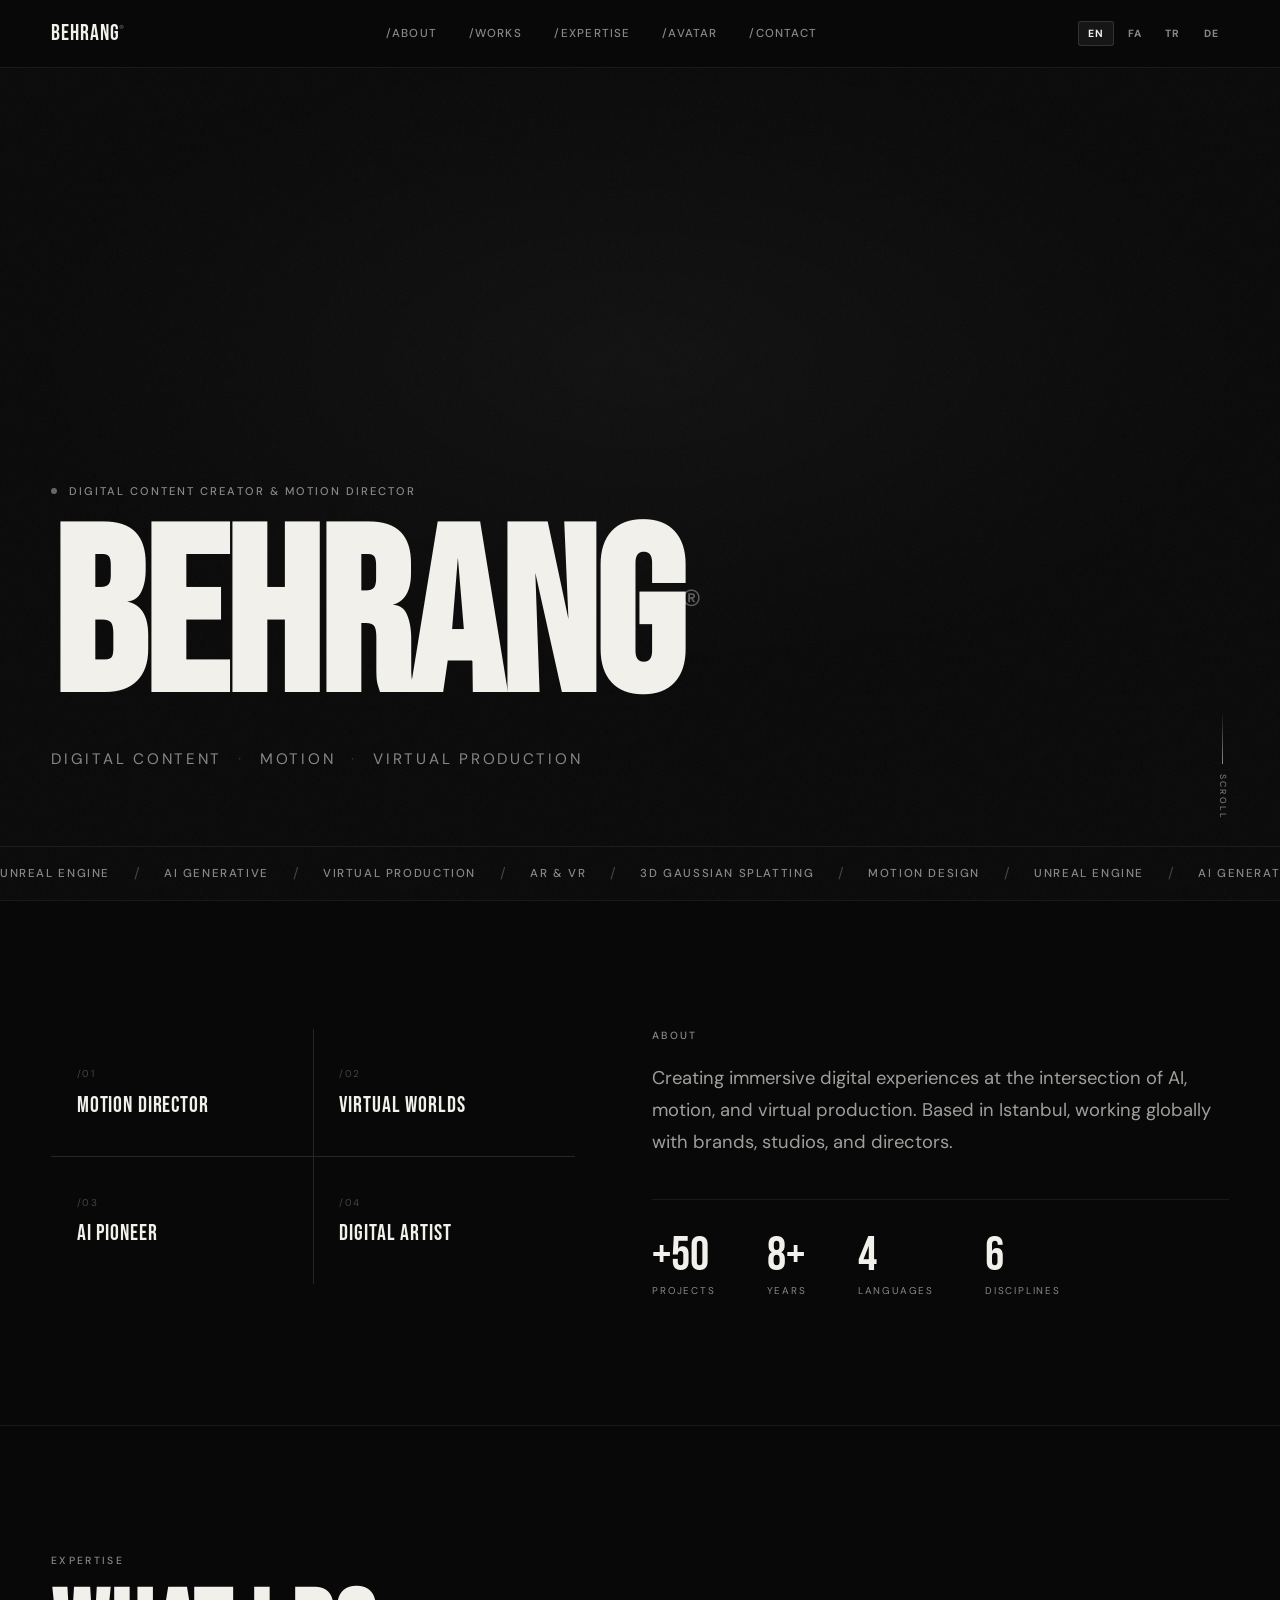
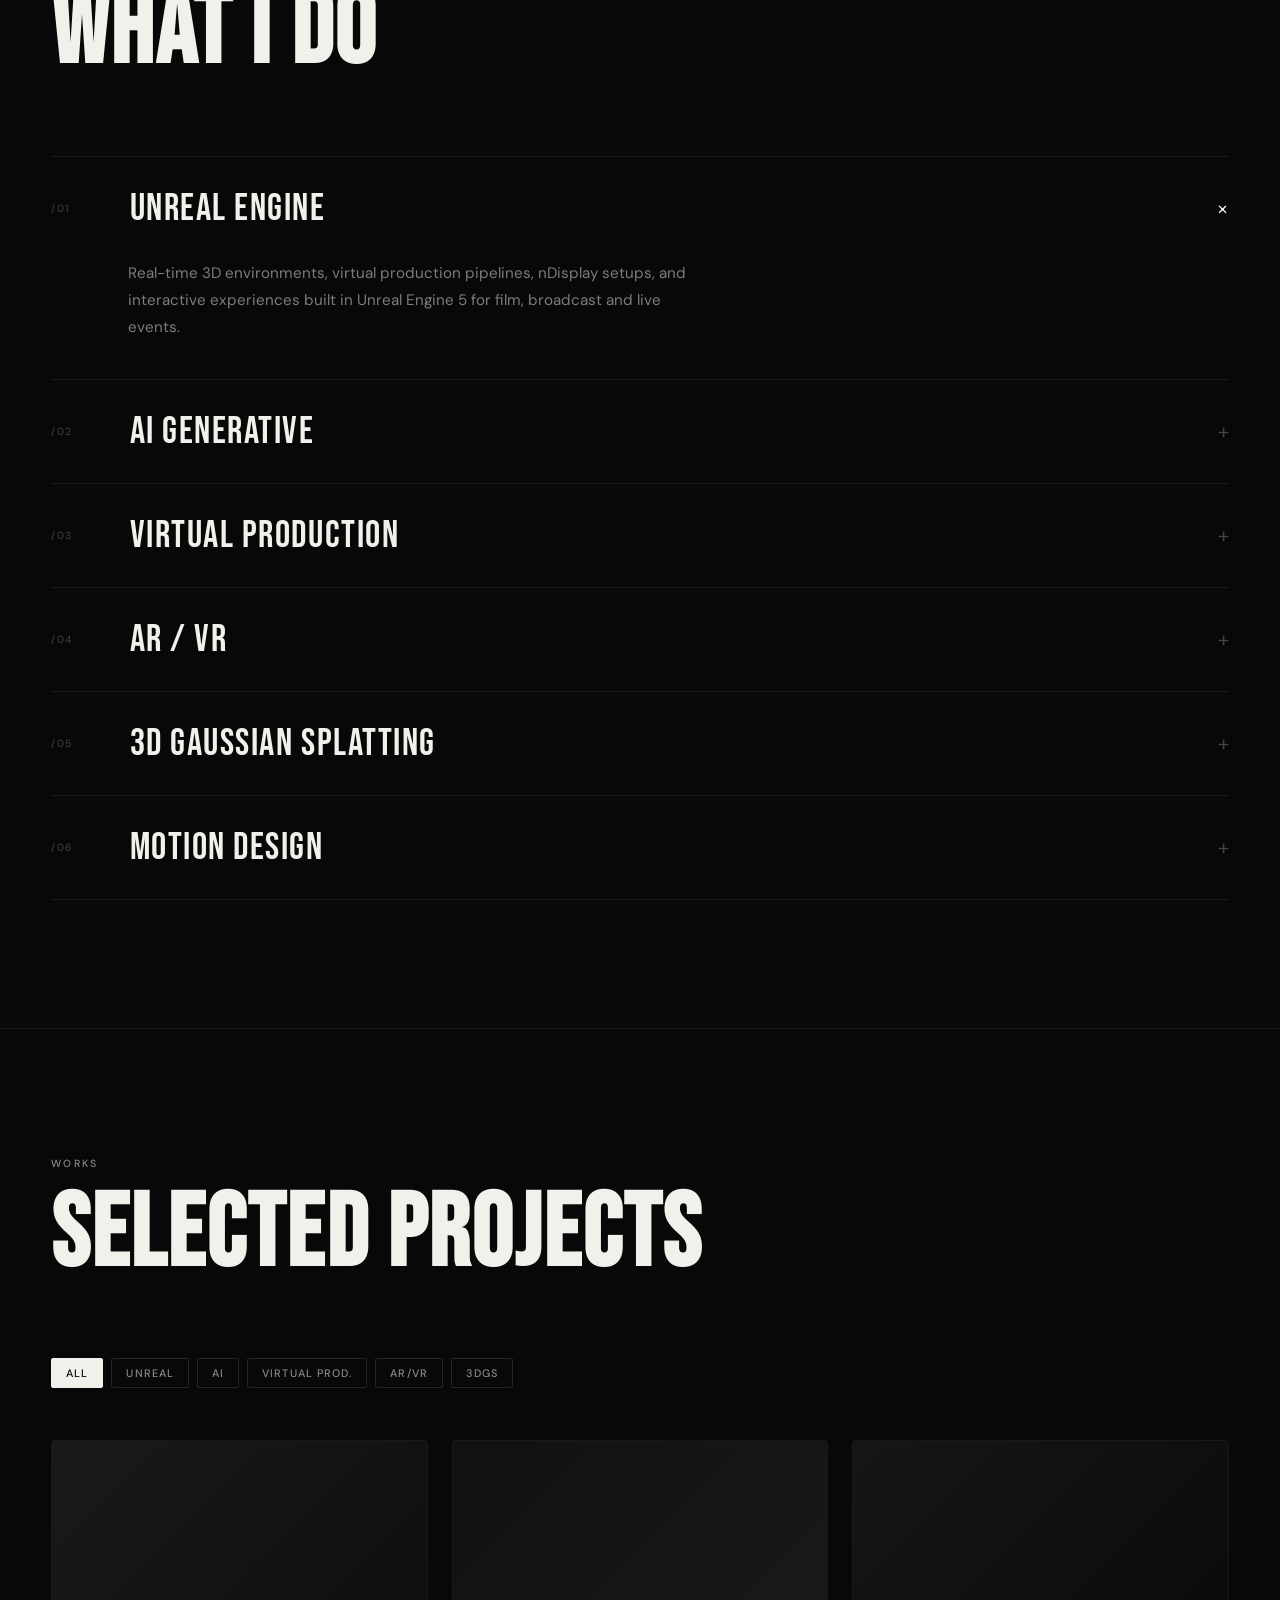
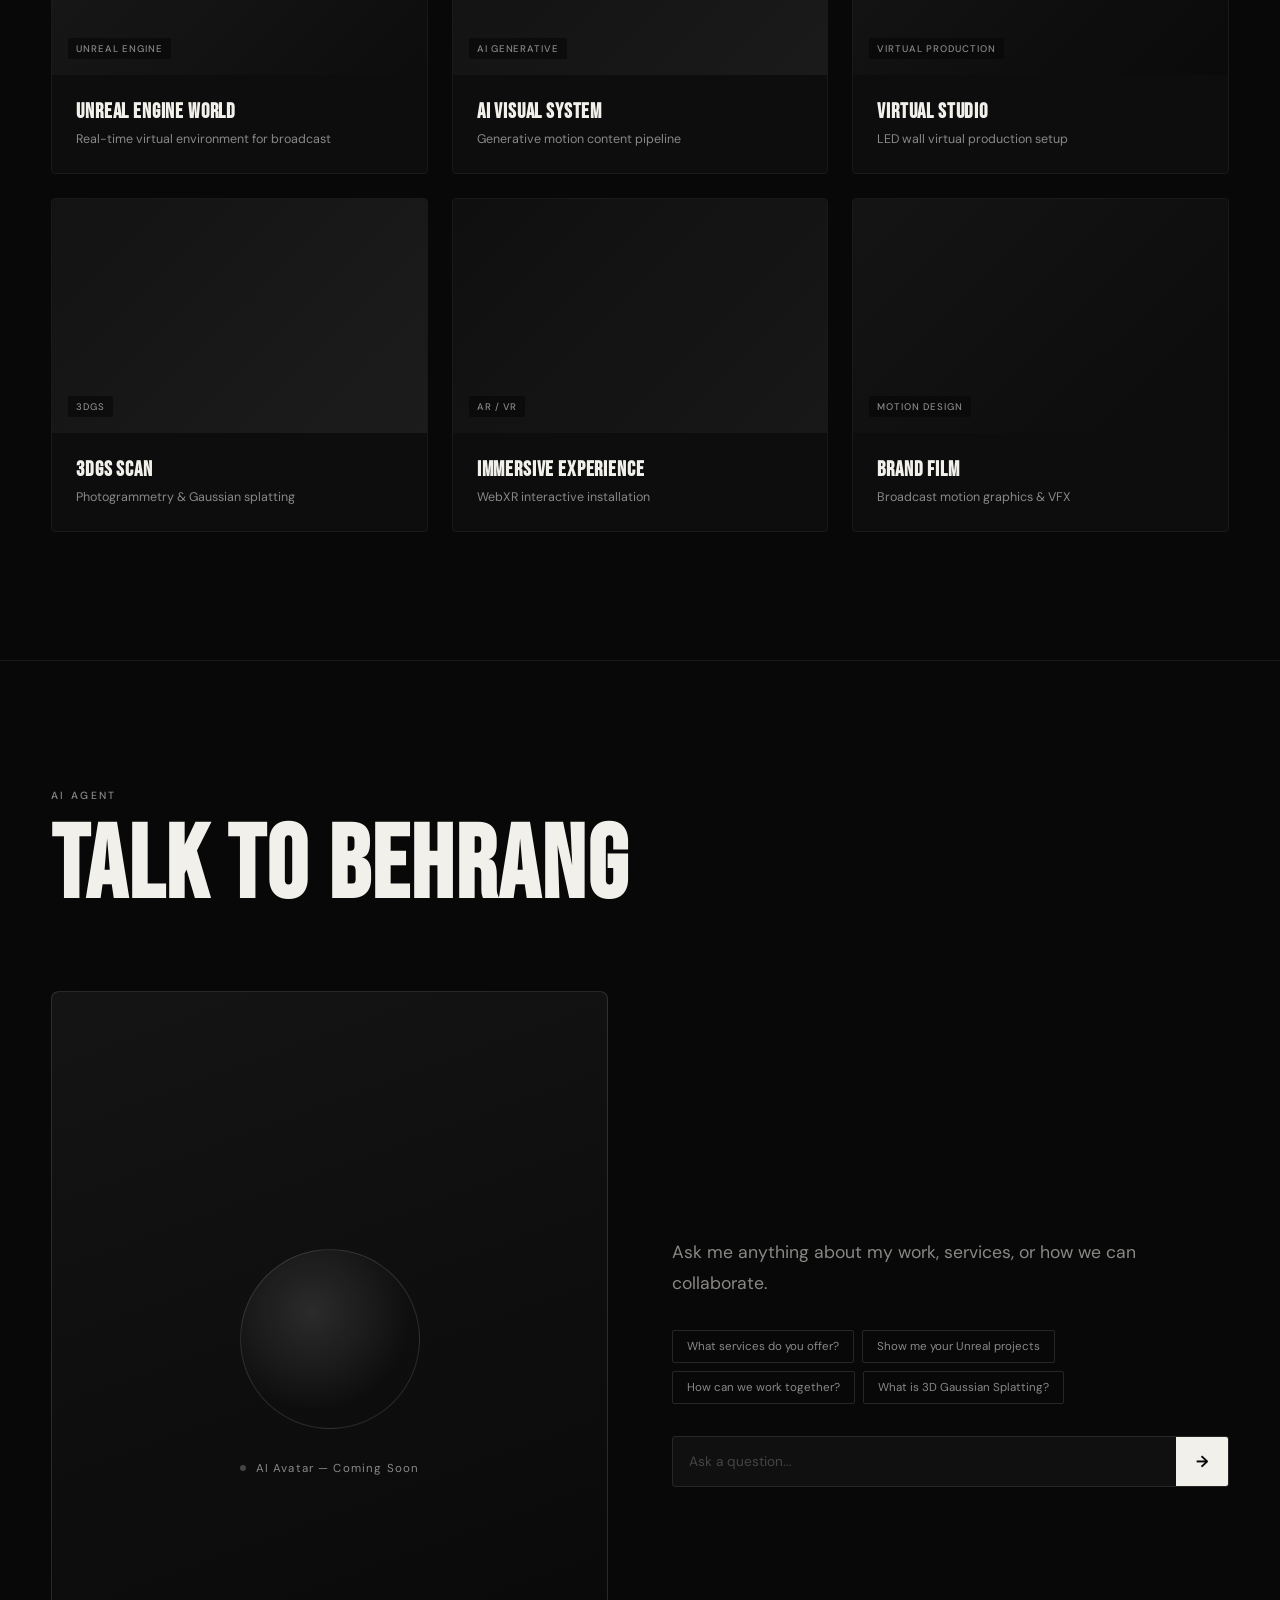
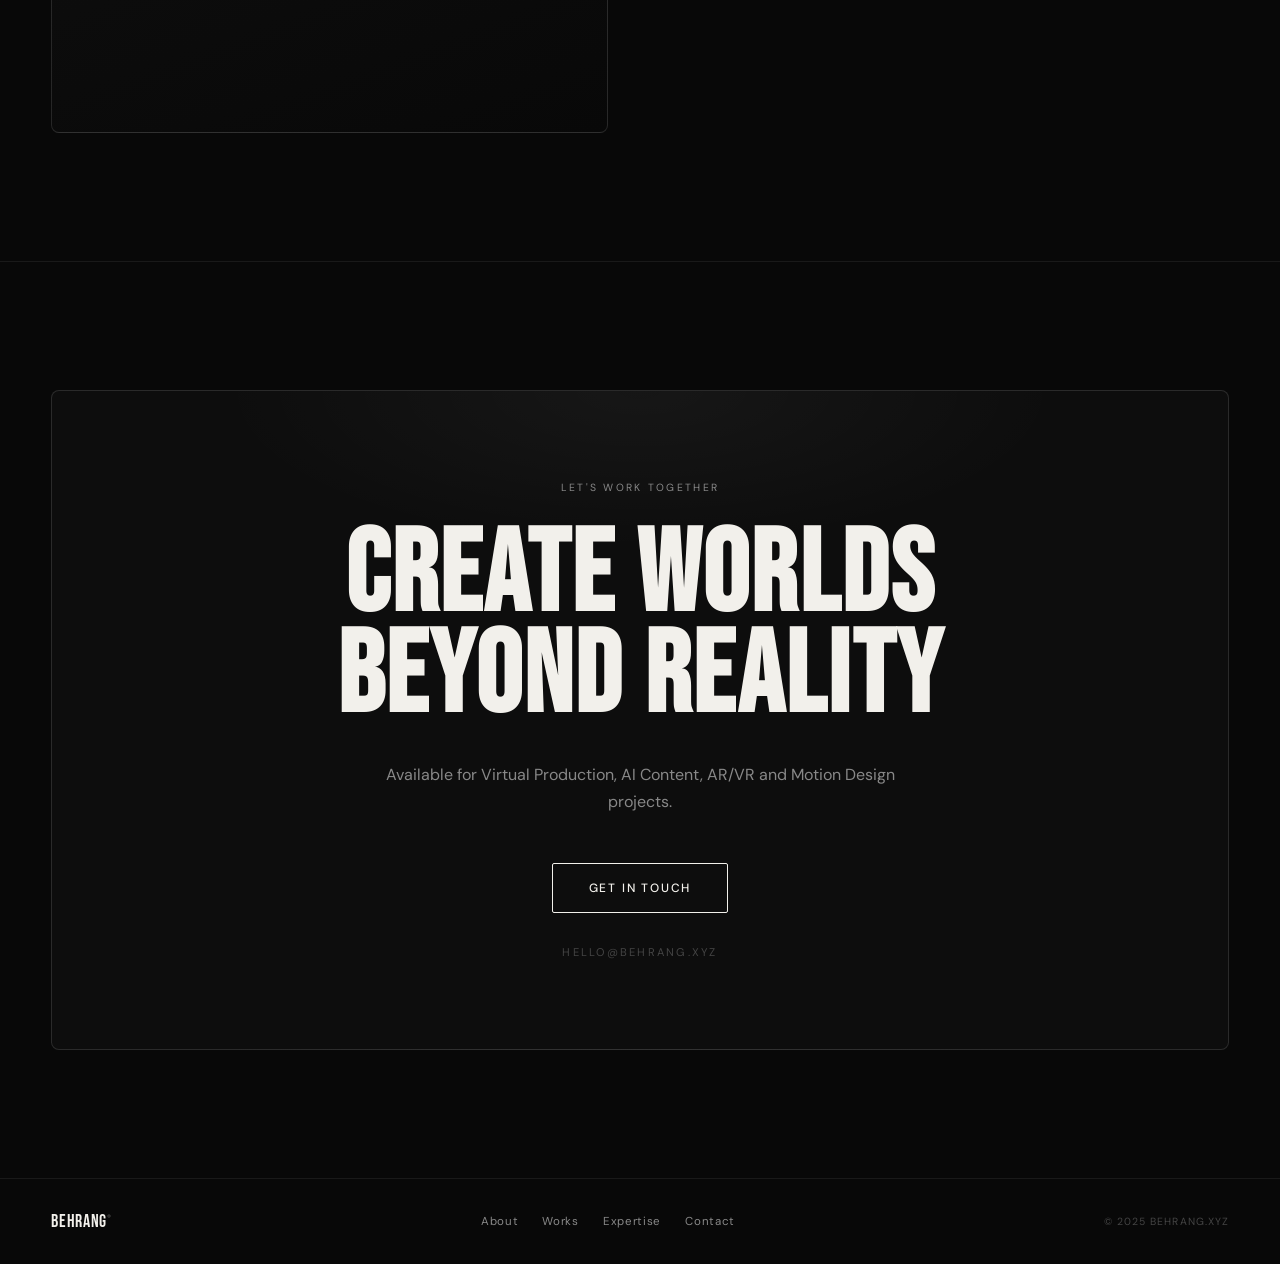
==== index.html @ e4d03449 "Add files via upload" ====
<!DOCTYPE html>
<html lang="en" data-lang="en">
<head>
  <meta charset="UTF-8" />
  <meta name="viewport" content="width=device-width, initial-scale=1.0" />
  <title>BEHRANG — Digital Content · Motion · Virtual Production</title>
  <link rel="preconnect" href="https://fonts.googleapis.com">
  <link rel="preconnect" href="https://fonts.gstatic.com" crossorigin>
  <link href="https://fonts.googleapis.com/css2?family=Vazirmatn:wght@300;400;500;700&family=Bebas+Neue&family=DM+Sans:ital,opsz,wght@0,9..40,300;0,9..40,400;0,9..40,500;1,9..40,300&display=swap" rel="stylesheet">
  <link rel="stylesheet" href="style.css" />
</head>
<body>

  <!-- NAV -->
  <header class="nav" id="nav">
    <div class="nav-inner">
      <a href="#" class="nav-logo">BEHRANG<sup>®</sup></a>

      <nav class="nav-links">
        <a href="#about" data-en="/ABOUT" data-fa="/درباره" data-tr="/HAKKINDA" data-de="/ÜBER">/ABOUT</a>
        <a href="#works" data-en="/WORKS" data-fa="/آثار" data-tr="/ÇALIŞMALAR" data-de="/WERKE">/WORKS</a>
        <a href="#expertise" data-en="/EXPERTISE" data-fa="/تخصص" data-tr="/UZMANLIK" data-de="/EXPERTISE">/EXPERTISE</a>
        <a href="#avatar" data-en="/AVATAR" data-fa="/آواتار" data-tr="/AVATAR" data-de="/AVATAR">/AVATAR</a>
        <a href="#contact" data-en="/CONTACT" data-fa="/تماس" data-tr="/İLETİŞİM" data-de="/KONTAKT">/CONTACT</a>
      </nav>

      <div class="nav-right">
        <div class="lang-switcher">
          <button class="lang-btn active" data-lang="en">EN</button>
          <button class="lang-btn" data-lang="fa">FA</button>
          <button class="lang-btn" data-lang="tr">TR</button>
          <button class="lang-btn" data-lang="de">DE</button>
        </div>
        <button class="hamburger" aria-label="Menu" id="hamburger">
          <span></span><span></span><span></span>
        </button>
      </div>
    </div>
  </header>

  <!-- MOBILE MENU -->
  <div class="mobile-menu" id="mobileMenu">
    <a href="#about" onclick="closeMobile()">/ABOUT</a>
    <a href="#works" onclick="closeMobile()">/WORKS</a>
    <a href="#expertise" onclick="closeMobile()">/EXPERTISE</a>
    <a href="#avatar" onclick="closeMobile()">/AVATAR</a>
    <a href="#contact" onclick="closeMobile()">/CONTACT</a>
  </div>

  <!-- HERO -->
  <section class="hero" id="hero">
    <div class="hero-bg">
      <div class="hero-grain"></div>
      <div class="hero-glow"></div>
    </div>

    <div class="hero-content">
      <div class="hero-eyebrow reveal">
        <span class="eyebrow-dot"></span>
        <span data-en="Digital Content Creator & Motion Director" data-fa="تولیدکننده محتوای دیجیتال و کارگردان موشن" data-tr="Dijital İçerik Üreticisi & Motion Direktörü" data-de="Digitaler Content Creator & Motion Director">Digital Content Creator & Motion Director</span>
      </div>

      <h1 class="hero-title reveal">
        <span class="title-line">BEHRANG</span><sup class="title-reg">®</sup>
      </h1>

      <p class="hero-sub reveal">
        <span data-en="Digital Content" data-fa="محتوای دیجیتال" data-tr="Dijital İçerik" data-de="Digitaler Content">Digital Content</span>
        <em>·</em>
        <span data-en="Motion" data-fa="موشن" data-tr="Motion" data-de="Motion">Motion</span>
        <em>·</em>
        <span data-en="Virtual Production" data-fa="تولید مجازی" data-tr="Sanal Prodüksiyon" data-de="Virtuelle Produktion">Virtual Production</span>
      </p>
    </div>

    <div class="hero-marquee-wrap">
      <div class="hero-marquee-track">
        <span>Unreal Engine</span><em>/</em>
        <span>AI Generative</span><em>/</em>
        <span>Virtual Production</span><em>/</em>
        <span>AR &amp; VR</span><em>/</em>
        <span>3D Gaussian Splatting</span><em>/</em>
        <span>Motion Design</span><em>/</em>
        <span>Unreal Engine</span><em>/</em>
        <span>AI Generative</span><em>/</em>
        <span>Virtual Production</span><em>/</em>
        <span>AR &amp; VR</span><em>/</em>
        <span>3D Gaussian Splatting</span><em>/</em>
        <span>Motion Design</span><em>/</em>
      </div>
    </div>

    <div class="scroll-hint">
      <div class="scroll-line"></div>
      <span>SCROLL</span>
    </div>
  </section>

  <!-- ABOUT -->
  <section class="about section-pad" id="about">
    <div class="container">
      <div class="about-grid">

        <div class="about-cards">
          <div class="about-card reveal">
            <span class="card-num">/01</span>
            <span class="card-title" data-en="MOTION DIRECTOR" data-fa="کارگردان موشن" data-tr="MOTİON DİREKTÖRÜ" data-de="MOTION DIREKTOR">MOTION DIRECTOR</span>
          </div>
          <div class="about-card reveal">
            <span class="card-num">/02</span>
            <span class="card-title" data-en="VIRTUAL WORLDS" data-fa="دنیاهای مجازی" data-tr="SANAL DÜNYALAR" data-de="VIRTUELLE WELTEN">VIRTUAL WORLDS</span>
          </div>
          <div class="about-card reveal">
            <span class="card-num">/03</span>
            <span class="card-title" data-en="AI PIONEER" data-fa="پیشگام هوش مصنوعی" data-tr="YAPAY ZEKA ÖNCÜSÜ" data-de="KI PIONIER">AI PIONEER</span>
          </div>
          <div class="about-card reveal">
            <span class="card-num">/04</span>
            <span class="card-title" data-en="DIGITAL ARTIST" data-fa="هنرمند دیجیتال" data-tr="DİJİTAL SANATÇI" data-de="DIGITALER KÜNSTLER">DIGITAL ARTIST</span>
          </div>
        </div>

        <div class="about-text">
          <div class="section-label reveal">ABOUT</div>
          <p class="about-bio reveal"
            data-en="Creating immersive digital experiences at the intersection of AI, motion, and virtual production. Based in Istanbul, working globally with brands, studios, and directors."
            data-fa="خلق تجربیات دیجیتال در تقاطع هوش مصنوعی، موشن و تولید مجازی. مستقر در استانبول، فعال در سطح بین‌المللی با برندها، استودیوها و کارگردانان."
            data-tr="Yapay zeka, motion ve sanal prodüksiyonun kesişiminde etkileyici dijital deneyimler yaratıyorum. İstanbul merkezli, markalar ve stüdyolarla küresel ölçekte çalışıyorum."
            data-de="Immersive digitale Erlebnisse an der Schnittstelle von KI, Motion und virtueller Produktion. In Istanbul ansässig, arbeite ich weltweit mit Marken, Studios und Regisseuren.">
            Creating immersive digital experiences at the intersection of AI, motion, and virtual production. Based in Istanbul, working globally with brands, studios, and directors.
          </p>

          <div class="about-stats reveal">
            <div class="stat">
              <span class="stat-n">+50</span>
              <span class="stat-l" data-en="Projects" data-fa="پروژه" data-tr="Proje" data-de="Projekte">Projects</span>
            </div>
            <div class="stat">
              <span class="stat-n">8+</span>
              <span class="stat-l" data-en="Years" data-fa="سال تجربه" data-tr="Yıl" data-de="Jahre">Years</span>
            </div>
            <div class="stat">
              <span class="stat-n">4</span>
              <span class="stat-l" data-en="Languages" data-fa="زبان" data-tr="Dil" data-de="Sprachen">Languages</span>
            </div>
            <div class="stat">
              <span class="stat-n">6</span>
              <span class="stat-l" data-en="Disciplines" data-fa="تخصص" data-tr="Disiplin" data-de="Disziplinen">Disciplines</span>
            </div>
          </div>
        </div>

      </div>
    </div>
  </section>

  <!-- EXPERTISE -->
  <section class="expertise section-pad" id="expertise">
    <div class="container">
      <div class="section-head reveal">
        <span class="section-label">EXPERTISE</span>
        <h2 class="section-title" data-en="WHAT I DO" data-fa="تخصص‌ها" data-tr="NE YAPIYORUM" data-de="WAS ICH TUE">WHAT I DO</h2>
      </div>

      <div class="accordion">
        <div class="acc-item reveal">
          <button class="acc-trigger">
            <div class="acc-left">
              <span class="acc-num">/01</span>
              <span class="acc-name" data-en="Unreal Engine" data-fa="آنریل انجین" data-tr="Unreal Engine" data-de="Unreal Engine">Unreal Engine</span>
            </div>
            <span class="acc-icon">+</span>
          </button>
          <div class="acc-body">
            <p data-en="Real-time 3D environments, virtual production pipelines, nDisplay setups, and interactive experiences built in Unreal Engine 5 for film, broadcast and live events."
               data-fa="محیط‌های سه‌بعدی real-time، پایپ‌لاین‌های تولید مجازی، تنظیمات nDisplay و تجربیات تعاملی در Unreal Engine 5 برای فیلم، پخش زنده و رویدادها."
               data-tr="Unreal Engine 5 ile film, yayın ve canlı etkinlikler için gerçek zamanlı 3D ortamlar, sanal prodüksiyon ardışık düzenleri ve etkileşimli deneyimler."
               data-de="Echtzeit-3D-Umgebungen, virtuelle Produktionspipelines, nDisplay-Setups und interaktive Erlebnisse in Unreal Engine 5 für Film, Broadcast und Live-Events.">
              Real-time 3D environments, virtual production pipelines, nDisplay setups, and interactive experiences built in Unreal Engine 5 for film, broadcast and live events.
            </p>
          </div>
        </div>

        <div class="acc-item reveal">
          <button class="acc-trigger">
            <div class="acc-left">
              <span class="acc-num">/02</span>
              <span class="acc-name" data-en="AI Generative" data-fa="هوش مصنوعی مولد" data-tr="Üretken Yapay Zeka" data-de="Generative KI">AI Generative</span>
            </div>
            <span class="acc-icon">+</span>
          </button>
          <div class="acc-body">
            <p data-en="Sora, Runway, ComfyUI, and Stable Diffusion workflows for AI-driven motion content, visual storytelling and automated production pipelines."
               data-fa="워크플로우های Sora، Runway، ComfyUI و Stable Diffusion برای محتوای موشن هوش مصنوعی و پایپ‌لاین‌های تولید خودکار."
               data-tr="Sora, Runway, ComfyUI ve Stable Diffusion iş akışları ile AI destekli motion içeriği ve otomatik prodüksiyon süreçleri."
               data-de="Sora, Runway, ComfyUI und Stable Diffusion Workflows für KI-getriebene Motion-Inhalte und automatisierte Produktionspipelines.">
              Sora, Runway, ComfyUI, and Stable Diffusion workflows for AI-driven motion content, visual storytelling and automated production pipelines.
            </p>
          </div>
        </div>

        <div class="acc-item reveal">
          <button class="acc-trigger">
            <div class="acc-left">
              <span class="acc-num">/03</span>
              <span class="acc-name" data-en="Virtual Production" data-fa="تولید مجازی" data-tr="Sanal Prodüksiyon" data-de="Virtuelle Produktion">Virtual Production</span>
            </div>
            <span class="acc-icon">+</span>
          </button>
          <div class="acc-body">
            <p data-en="LED wall stages, real-time compositing, camera tracking, and full virtual studio pipelines for film and broadcast."
               data-fa="استیج‌های LED Wall، کامپوزیتینگ real-time، ردیابی دوربین و پایپ‌لاین‌های کامل استودیو مجازی برای فیلم و پخش."
               data-tr="LED duvar sahneleri, gerçek zamanlı kompozisyon, kamera takibi ve film ve yayın için tam sanal stüdyo ardışık düzenleri."
               data-de="LED-Wall-Bühnen, Echtzeit-Compositing, Kamera-Tracking und vollständige virtuelle Studiopipelines für Film und Broadcast.">
              LED wall stages, real-time compositing, camera tracking, and full virtual studio pipelines for film and broadcast.
            </p>
          </div>
        </div>

        <div class="acc-item reveal">
          <button class="acc-trigger">
            <div class="acc-left">
              <span class="acc-num">/04</span>
              <span class="acc-name" data-en="AR / VR" data-fa="واقعیت افزوده / مجازی" data-tr="AR / VR" data-de="AR / VR">AR / VR</span>
            </div>
            <span class="acc-icon">+</span>
          </button>
          <div class="acc-body">
            <p data-en="Meta Quest, WebXR and HoloLens experiences for immersive storytelling, brand activations and interactive installations."
               data-fa="تجربیات Meta Quest، WebXR و HoloLens برای داستان‌سرایی immersive، فعال‌سازی برندها و نصب‌های تعاملی."
               data-tr="Sürükleyici hikaye anlatımı ve marka aktivasyonları için Meta Quest, WebXR ve HoloLens deneyimleri."
               data-de="Meta Quest, WebXR und HoloLens Erlebnisse für immersives Storytelling, Markenaktivierungen und interaktive Installationen.">
              Meta Quest, WebXR and HoloLens experiences for immersive storytelling, brand activations and interactive installations.
            </p>
          </div>
        </div>

        <div class="acc-item reveal">
          <button class="acc-trigger">
            <div class="acc-left">
              <span class="acc-num">/05</span>
              <span class="acc-name" data-en="3D Gaussian Splatting" data-fa="اسپلتینگ گاوسی سه‌بعدی" data-tr="3D Gaussian Splatting" data-de="3D Gaussian Splatting">3D Gaussian Splatting</span>
            </div>
            <span class="acc-icon">+</span>
          </button>
          <div class="acc-body">
            <p data-en="NeRF, 3DGS and photogrammetry pipelines for ultra-realistic digital twins, spatial capture and web-embedded 3D experiences."
               data-fa="پایپ‌لاین‌های NeRF، 3DGS و فتوگرامتری برای دوقلوهای دیجیتال فوق‌واقعی و تجربیات سه‌بعدی embedded در وب."
               data-tr="Ultra gerçekçi dijital ikizler ve web gömülü 3D deneyimler için NeRF, 3DGS ve fotogrametri ardışık düzenleri."
               data-de="NeRF, 3DGS und Photogrammetrie-Pipelines für ultra-realistische digitale Zwillinge und web-eingebettete 3D-Erlebnisse.">
              NeRF, 3DGS and photogrammetry pipelines for ultra-realistic digital twins, spatial capture and web-embedded 3D experiences.
            </p>
          </div>
        </div>

        <div class="acc-item reveal">
          <button class="acc-trigger">
            <div class="acc-left">
              <span class="acc-num">/06</span>
              <span class="acc-name" data-en="Motion Design" data-fa="موشن دیزاین" data-tr="Motion Tasarım" data-de="Motion Design">Motion Design</span>
            </div>
            <span class="acc-icon">+</span>
          </button>
          <div class="acc-body">
            <p data-en="After Effects, Cinema 4D and Houdini for broadcast motion graphics, title sequences, VFX and brand film production."
               data-fa="After Effects، Cinema 4D و Houdini برای موشن گرافیک broadcast، سکانس‌های عنوان، جلوه‌های بصری و تولید فیلم برند."
               data-tr="Yayın motion grafikleri, başlık sekansları ve marka filmi prodüksiyonu için After Effects, Cinema 4D ve Houdini."
               data-de="After Effects, Cinema 4D und Houdini für Broadcast-Motion-Graphics, Titelsequenzen, VFX und Markenfimproduktion.">
              After Effects, Cinema 4D and Houdini for broadcast motion graphics, title sequences, VFX and brand film production.
            </p>
          </div>
        </div>
      </div>
    </div>
  </section>

  <!-- WORKS -->
  <section class="works section-pad" id="works">
    <div class="container">
      <div class="section-head reveal">
        <span class="section-label">WORKS</span>
        <h2 class="section-title" data-en="SELECTED PROJECTS" data-fa="پروژه‌های منتخب" data-tr="SEÇİLMİŞ PROJELER" data-de="AUSGEWÄHLTE PROJEKTE">SELECTED PROJECTS</h2>
      </div>

      <div class="works-filter reveal">
        <button class="filter-btn active" data-filter="all" data-en="ALL" data-fa="همه" data-tr="TÜMÜ" data-de="ALLE">ALL</button>
        <button class="filter-btn" data-filter="unreal" data-en="UNREAL" data-fa="آنریل" data-tr="UNREAL" data-de="UNREAL">UNREAL</button>
        <button class="filter-btn" data-filter="ai" data-en="AI" data-fa="هوش مصنوعی" data-tr="YZ" data-de="KI">AI</button>
        <button class="filter-btn" data-filter="vp" data-en="VIRTUAL PROD." data-fa="تولید مجازی" data-tr="SANAL PROD." data-de="VIRT. PROD.">VIRTUAL PROD.</button>
        <button class="filter-btn" data-filter="arvr" data-en="AR/VR" data-fa="AR/VR" data-tr="AR/VR" data-de="AR/VR">AR/VR</button>
        <button class="filter-btn" data-filter="3dgs" data-en="3DGS" data-fa="3DGS" data-tr="3DGS" data-de="3DGS">3DGS</button>
      </div>

      <div class="works-grid">
        <a href="#" class="work-card reveal" data-category="unreal">
          <div class="work-thumb">
            <div class="work-thumb-bg" style="background:linear-gradient(135deg,#1a1a1a,#0d0d0d)">
              <span class="work-cat-badge">Unreal Engine</span>
            </div>
          </div>
          <div class="work-info">
            <h3 data-en="Unreal Engine World" data-fa="دنیای آنریل انجین" data-tr="Unreal Engine Dünyası" data-de="Unreal Engine Welt">Unreal Engine World</h3>
            <p data-en="Real-time virtual environment for broadcast" data-fa="محیط مجازی real-time برای پخش" data-tr="Yayın için gerçek zamanlı sanal ortam" data-de="Echtzeit-virtuelle Umgebung für Broadcast">Real-time virtual environment for broadcast</p>
          </div>
        </a>

        <a href="#" class="work-card reveal" data-category="ai">
          <div class="work-thumb">
            <div class="work-thumb-bg" style="background:linear-gradient(135deg,#111,#1a1a1a)">
              <span class="work-cat-badge">AI Generative</span>
            </div>
          </div>
          <div class="work-info">
            <h3 data-en="AI Visual System" data-fa="سیستم بصری هوش مصنوعی" data-tr="YZ Görsel Sistemi" data-de="KI Visuelles System">AI Visual System</h3>
            <p data-en="Generative motion content pipeline" data-fa="پایپ‌لاین محتوای موشن مولد" data-tr="Üretken motion içerik ardışık düzeni" data-de="Generative Motion-Content-Pipeline">Generative motion content pipeline</p>
          </div>
        </a>

        <a href="#" class="work-card reveal" data-category="vp">
          <div class="work-thumb">
            <div class="work-thumb-bg" style="background:linear-gradient(135deg,#161616,#0a0a0a)">
              <span class="work-cat-badge">Virtual Production</span>
            </div>
          </div>
          <div class="work-info">
            <h3 data-en="Virtual Studio" data-fa="استودیو مجازی" data-tr="Sanal Stüdyo" data-de="Virtuelles Studio">Virtual Studio</h3>
            <p data-en="LED wall virtual production setup" data-fa="تنظیم تولید مجازی LED Wall" data-tr="LED duvar sanal prodüksiyon kurulumu" data-de="LED-Wall virtuelle Produktionseinrichtung">LED wall virtual production setup</p>
          </div>
        </a>

        <a href="#" class="work-card reveal" data-category="3dgs">
          <div class="work-thumb">
            <div class="work-thumb-bg" style="background:linear-gradient(135deg,#131313,#1c1c1c)">
              <span class="work-cat-badge">3DGS</span>
            </div>
          </div>
          <div class="work-info">
            <h3 data-en="3DGS Scan" data-fa="اسکن 3DGS" data-tr="3DGS Tarama" data-de="3DGS Scan">3DGS Scan</h3>
            <p data-en="Photogrammetry & Gaussian splatting" data-fa="فتوگرامتری و اسپلتینگ گاوسی" data-tr="Fotogrametri ve Gaussian splatting" data-de="Photogrammetrie & Gaussian Splatting">Photogrammetry & Gaussian splatting</p>
          </div>
        </a>

        <a href="#" class="work-card reveal" data-category="arvr">
          <div class="work-thumb">
            <div class="work-thumb-bg" style="background:linear-gradient(135deg,#0f0f0f,#181818)">
              <span class="work-cat-badge">AR / VR</span>
            </div>
          </div>
          <div class="work-info">
            <h3 data-en="Immersive Experience" data-fa="تجربه immersive" data-tr="Sürükleyici Deneyim" data-de="Immersives Erlebnis">Immersive Experience</h3>
            <p data-en="WebXR interactive installation" data-fa="نصب تعاملی WebXR" data-tr="WebXR etkileşimli kurulum" data-de="WebXR interaktive Installation">WebXR interactive installation</p>
          </div>
        </a>

        <a href="#" class="work-card reveal" data-category="ai">
          <div class="work-thumb">
            <div class="work-thumb-bg" style="background:linear-gradient(135deg,#141414,#0c0c0c)">
              <span class="work-cat-badge">Motion Design</span>
            </div>
          </div>
          <div class="work-info">
            <h3 data-en="Brand Film" data-fa="فیلم برند" data-tr="Marka Filmi" data-de="Markenfilm">Brand Film</h3>
            <p data-en="Broadcast motion graphics & VFX" data-fa="موشن گرافیک broadcast و جلوه بصری" data-tr="Yayın motion grafikleri ve VFX" data-de="Broadcast Motion-Graphics & VFX">Broadcast motion graphics & VFX</p>
          </div>
        </a>
      </div>
    </div>
  </section>

  <!-- AI AVATAR -->
  <section class="avatar-section section-pad" id="avatar">
    <div class="container">
      <div class="section-head reveal">
        <span class="section-label">AI AGENT</span>
        <h2 class="section-title" data-en="TALK TO BEHRANG" data-fa="با بهرنگ صحبت کن" data-tr="BEHRANG İLE KONUŞ" data-de="MIT BEHRANG SPRECHEN">TALK TO BEHRANG</h2>
      </div>

      <div class="avatar-grid reveal">
        <div class="avatar-visual">
          <div class="avatar-frame">
            <!-- 3DGS / Avatar embed alanı -->
            <div class="avatar-placeholder">
              <div class="avatar-orb"></div>
              <span class="avatar-status">
                <span class="status-dot"></span>
                <span data-en="AI Avatar — Coming Soon" data-fa="آواتار هوش مصنوعی — به زودی" data-tr="Yapay Zeka Avatarı — Yakında" data-de="KI Avatar — Demnächst">AI Avatar — Coming Soon</span>
              </span>
            </div>
            <!-- وقتی آماده شد iframe اینجا قرار می‌گیرد -->
            <!--
            <iframe
              src="YOUR_HEYGEN_AVATAR_URL"
              title="BEHRANG AI Avatar"
              allow="fullscreen; microphone; camera"
              loading="lazy">
            </iframe>
            -->
          </div>
        </div>

        <div class="avatar-chat">
          <p class="avatar-desc" data-en="Ask me anything about my work, services, or how we can collaborate." data-fa="درباره کارم، خدماتم یا نحوه همکاری هر سوالی داری بپرس." data-tr="Çalışmalarım, hizmetlerim veya nasıl işbirliği yapabileceğimiz hakkında her şeyi sorabilirsiniz." data-de="Fragen Sie mich alles über meine Arbeit, Dienstleistungen oder wie wir zusammenarbeiten können.">Ask me anything about my work, services, or how we can collaborate.</p>

          <div class="quick-prompts">
            <button class="prompt-btn" data-en="What services do you offer?" data-fa="چه خدماتی ارائه می‌دهید؟" data-tr="Hangi hizmetleri sunuyorsunuz?" data-de="Welche Leistungen bieten Sie an?">What services do you offer?</button>
            <button class="prompt-btn" data-en="Show me your Unreal projects" data-fa="پروژه‌های Unreal را نشان بده" data-tr="Unreal projelerinizi gösterin" data-de="Zeigen Sie mir Ihre Unreal-Projekte">Show me your Unreal projects</button>
            <button class="prompt-btn" data-en="How can we work together?" data-fa="چطور می‌توانیم همکاری کنیم؟" data-tr="Nasıl birlikte çalışabiliriz?" data-de="Wie können wir zusammenarbeiten?">How can we work together?</button>
            <button class="prompt-btn" data-en="What is 3D Gaussian Splatting?" data-fa="3DGS چیست؟" data-tr="3D Gaussian Splatting nedir?" data-de="Was ist 3D Gaussian Splatting?">What is 3D Gaussian Splatting?</button>
          </div>

          <div class="chat-input-wrap">
            <input type="text" class="chat-input" id="chatInput" placeholder="Ask a question..." />
            <button class="chat-send" id="chatSend">→</button>
          </div>
        </div>
      </div>
    </div>
  </section>

  <!-- CTA -->
  <section class="cta-section section-pad" id="contact">
    <div class="container">
      <div class="cta-box reveal">
        <div class="cta-label">LET'S WORK TOGETHER</div>
        <h2 class="cta-title" data-en="CREATE WORLDS BEYOND REALITY" data-fa="خلق دنیاهایی فراتر از واقعیت" data-tr="GERÇEĞİN ÖTESİNDE DÜNYALAR YARAT" data-de="WELTEN JENSEITS DER REALITÄT ERSCHAFFEN">CREATE WORLDS<br>BEYOND REALITY</h2>
        <p class="cta-sub" data-en="Available for Virtual Production, AI Content, AR/VR and Motion Design projects." data-fa="برای پروژه‌های تولید مجازی، محتوای هوش مصنوعی، AR/VR و موشن دیزاین در دسترس هستم." data-tr="Sanal Prodüksiyon, AI İçerik, AR/VR ve Motion Tasarım projeleri için müsaitim." data-de="Verfügbar für Virtual Production, AI Content, AR/VR und Motion Design Projekte.">Available for Virtual Production, AI Content, AR/VR and Motion Design projects.</p>
        <a href="mailto:hello@behrang.xyz" class="cta-btn">
          <span data-en="GET IN TOUCH" data-fa="تماس بگیرید" data-tr="İLETİŞİME GEÇİN" data-de="KONTAKT AUFNEHMEN">GET IN TOUCH</span>
        </a>
        <div class="cta-email">HELLO@BEHRANG.XYZ</div>
      </div>
    </div>
  </section>

  <!-- FOOTER -->
  <footer class="footer">
    <div class="container footer-inner">
      <div class="footer-logo">BEHRANG<sup>®</sup></div>
      <div class="footer-links">
        <a href="#about">About</a>
        <a href="#works">Works</a>
        <a href="#expertise">Expertise</a>
        <a href="mailto:hello@behrang.xyz">Contact</a>
      </div>
      <div class="footer-copy">© 2025 BEHRANG.XYZ</div>
    </div>
  </footer>

  <script src="script.js"></script>
</body>
</html>
---- style.css ----
/* ============================================================
   BEHRANG.XYZ — Global Styles
   Monochrome Editorial · RTL-safe · Multi-language
   ============================================================ */

@import url('https://fonts.googleapis.com/css2?family=Vazirmatn:wght@300;400;500;700&family=Bebas+Neue&family=DM+Sans:ital,opsz,wght@0,9..40,300;0,9..40,400;0,9..40,500;1,9..40,300&display=swap');

/* ---- Variables ---- */
:root {
  --black:   #080808;
  --white:   #f2f0eb;
  --grey:    #888;
  --grey-2:  #444;
  --border:  rgba(255,255,255,0.07);
  --border-2:rgba(255,255,255,0.12);
  --nav-h:   68px;
  --radius:  4px;
  --font-en: 'DM Sans', sans-serif;
  --font-fa: 'Vazirmatn', sans-serif;
  --font-display: 'Bebas Neue', sans-serif;
  --max-w:   1360px;
  --pad-x:   clamp(1.5rem, 4vw, 4rem);
  --section-pad: clamp(5rem, 10vw, 9rem);
}

/* ---- Reset ---- */
*, *::before, *::after { box-sizing: border-box; margin: 0; padding: 0; }
html { scroll-behavior: smooth; font-size: 16px; }
body {
  background: var(--black);
  color: var(--white);
  font-family: var(--font-en);
  -webkit-font-smoothing: antialiased;
  overflow-x: hidden;
}
a { text-decoration: none; color: inherit; }
button { background: none; border: none; cursor: pointer; font-family: inherit; color: inherit; }
img, video { max-width: 100%; display: block; }

/* RTL for Persian */
[data-lang="fa"] body,
[data-lang="fa"] .nav-inner,
[data-lang="fa"] .about-grid,
[data-lang="fa"] .about-text,
[data-lang="fa"] .about-bio,
[data-lang="fa"] .acc-name,
[data-lang="fa"] .acc-body p,
[data-lang="fa"] .avatar-desc,
[data-lang="fa"] .cta-sub {
  font-family: var(--font-fa);
  direction: rtl;
}

/* ---- Container ---- */
.container {
  width: min(100% - calc(var(--pad-x) * 2), var(--max-w));
  margin-inline: auto;
}
.section-pad { padding-block: var(--section-pad); }

/* ============================================================
   NAVBAR
   ============================================================ */
.nav {
  position: fixed;
  inset: 0 0 auto 0;
  z-index: 200;
  height: var(--nav-h);
  border-bottom: 1px solid var(--border);
  background: rgba(8,8,8,0.88);
  backdrop-filter: blur(16px);
  -webkit-backdrop-filter: blur(16px);
}
.nav-inner {
  max-width: var(--max-w);
  margin-inline: auto;
  height: 100%;
  padding-inline: var(--pad-x);
  display: flex;
  align-items: center;
  justify-content: space-between;
  gap: 2rem;
}
.nav-logo {
  font-family: var(--font-display);
  font-size: 1.4rem;
  letter-spacing: 0.04em;
  color: var(--white);
  flex-shrink: 0;
}
.nav-logo sup { font-size: 0.45em; opacity: 0.4; font-family: var(--font-en); }
.nav-links {
  display: flex;
  gap: clamp(1rem, 2.5vw, 2.5rem);
}
.nav-links a {
  font-size: 0.72rem;
  font-weight: 500;
  letter-spacing: 0.1em;
  color: var(--grey);
  transition: color 0.2s;
}
.nav-links a:hover { color: var(--white); }
.nav-right {
  display: flex;
  align-items: center;
  gap: 1rem;
  flex-shrink: 0;
}
.lang-switcher { display: flex; gap: 4px; }
.lang-btn {
  font-size: 0.65rem;
  font-weight: 700;
  letter-spacing: 0.08em;
  padding: 5px 9px;
  border-radius: 3px;
  border: 1px solid transparent;
  color: var(--grey);
  transition: all 0.2s;
}
.lang-btn:hover { color: var(--white); border-color: var(--border-2); }
.lang-btn.active { color: var(--white); border-color: var(--border-2); background: rgba(255,255,255,0.06); }
.hamburger { display: none; flex-direction: column; gap: 5px; padding: 4px; }
.hamburger span { display: block; width: 22px; height: 1.5px; background: var(--white); transition: all 0.3s; }

/* Mobile Menu */
.mobile-menu {
  position: fixed;
  inset: var(--nav-h) 0 0 0;
  z-index: 190;
  background: var(--black);
  display: flex;
  flex-direction: column;
  padding: 3rem var(--pad-x);
  gap: 2rem;
  transform: translateY(-110%);
  transition: transform 0.4s cubic-bezier(0.4,0,0.2,1);
  border-top: 1px solid var(--border);
}
.mobile-menu.open { transform: translateY(0); }
.mobile-menu a { font-size: 2rem; font-family: var(--font-display); letter-spacing: 0.05em; color: var(--grey); }
.mobile-menu a:hover { color: var(--white); }

/* ============================================================
   HERO
   ============================================================ */
.hero {
  position: relative;
  min-height: 100vh;
  display: flex;
  flex-direction: column;
  justify-content: flex-end;
  padding-top: var(--nav-h);
  overflow: hidden;
}
.hero-bg {
  position: absolute;
  inset: 0;
  z-index: 0;
}
.hero-grain {
  position: absolute;
  inset: 0;
  opacity: 0.045;
  background-image: url("data:image/svg+xml,%3Csvg viewBox='0 0 512 512' xmlns='http://www.w3.org/2000/svg'%3E%3Cfilter id='n'%3E%3CfeTurbulence type='fractalNoise' baseFrequency='0.75' numOctaves='4' stitchTiles='stitch'/%3E%3C/filter%3E%3Crect width='100%25' height='100%25' filter='url(%23n)'/%3E%3C/svg%3E");
  background-size: 256px;
}
.hero-glow {
  position: absolute;
  inset: 0;
  background: radial-gradient(ellipse 70% 50% at 50% 40%, rgba(255,255,255,0.03) 0%, transparent 70%);
}
.hero-content {
  position: relative;
  z-index: 2;
  padding: 0 var(--pad-x) clamp(3rem, 6vw, 5rem);
  max-width: var(--max-w);
  margin-inline: auto;
  width: 100%;
}
.hero-eyebrow {
  display: flex;
  align-items: center;
  gap: 0.75rem;
  font-size: 0.7rem;
  font-weight: 500;
  letter-spacing: 0.18em;
  text-transform: uppercase;
  color: var(--grey);
  margin-bottom: 1.5rem;
}
.eyebrow-dot {
  width: 6px; height: 6px;
  border-radius: 50%;
  background: var(--white);
  opacity: 0.4;
  flex-shrink: 0;
}
.hero-title {
  font-family: var(--font-display);
  font-size: clamp(5.5rem, 18vw, 18rem);
  line-height: 0.88;
  letter-spacing: -0.01em;
  color: var(--white);
  position: relative;
  display: inline-block;
}
.title-reg {
  font-family: var(--font-en);
  font-size: 0.18em;
  font-weight: 300;
  opacity: 0.35;
  vertical-align: super;
  position: relative;
  top: 0.1em;
}
.hero-sub {
  display: flex;
  align-items: center;
  gap: 1rem;
  font-size: clamp(0.75rem, 1.2vw, 0.95rem);
  font-weight: 400;
  letter-spacing: 0.18em;
  text-transform: uppercase;
  color: var(--grey);
  margin-top: 1.5rem;
}
.hero-sub em { font-style: normal; opacity: 0.3; }

/* Marquee */
.hero-marquee-wrap {
  position: relative;
  z-index: 2;
  width: 100%;
  overflow: hidden;
  border-top: 1px solid var(--border);
  padding-block: 1.1rem;
}
@keyframes marquee { from { transform: translateX(0); } to { transform: translateX(-50%); } }
.hero-marquee-track {
  display: flex;
  align-items: center;
  gap: 1.5rem;
  width: max-content;
  animation: marquee 28s linear infinite;
  white-space: nowrap;
}
.hero-marquee-track span {
  font-size: 0.72rem;
  font-weight: 500;
  letter-spacing: 0.14em;
  text-transform: uppercase;
  color: var(--grey);
}
.hero-marquee-track em {
  font-style: normal;
  color: var(--grey-2);
  font-size: 0.9rem;
}

/* Scroll hint */
.scroll-hint {
  position: absolute;
  bottom: 5rem;
  right: var(--pad-x);
  z-index: 2;
  display: flex;
  flex-direction: column;
  align-items: center;
  gap: 0.6rem;
}
.scroll-line {
  width: 1px;
  height: 52px;
  background: linear-gradient(to bottom, transparent, var(--grey));
}
.scroll-hint span {
  font-size: 0.55rem;
  letter-spacing: 0.25em;
  color: var(--grey);
  writing-mode: vertical-rl;
}

/* ============================================================
   REVEAL ANIMATION
   ============================================================ */
.reveal {
  opacity: 0;
  transform: translateY(32px);
  transition: opacity 0.75s ease, transform 0.75s ease;
}
.reveal.visible {
  opacity: 1;
  transform: translateY(0);
}

/* ============================================================
   SECTION COMMON
   ============================================================ */
.section-label {
  display: block;
  font-size: 0.65rem;
  font-weight: 500;
  letter-spacing: 0.22em;
  text-transform: uppercase;
  color: var(--grey);
  margin-bottom: 1.25rem;
}
.section-head { margin-bottom: clamp(3rem, 6vw, 5rem); }
.section-title {
  font-family: var(--font-display);
  font-size: clamp(3rem, 8vw, 7rem);
  line-height: 0.9;
  letter-spacing: 0.02em;
  color: var(--white);
}

/* ============================================================
   ABOUT
   ============================================================ */
.about { border-top: 1px solid var(--border); }
.about-grid {
  display: grid;
  grid-template-columns: 1fr 1.1fr;
  gap: clamp(3rem, 6vw, 7rem);
  align-items: start;
}
.about-cards {
  display: grid;
  grid-template-columns: 1fr 1fr;
  gap: 1px;
  background: var(--border-2);
}
.about-card {
  background: var(--black);
  padding: clamp(1.5rem, 3vw, 2.5rem) clamp(1.25rem, 2vw, 2rem);
  display: flex;
  flex-direction: column;
  gap: 0.85rem;
  transition: background 0.3s;
  cursor: default;
}
.about-card:hover { background: rgba(255,255,255,0.025); }
.card-num {
  font-size: 0.62rem;
  letter-spacing: 0.15em;
  color: var(--grey-2);
}
.card-title {
  font-family: var(--font-display);
  font-size: clamp(1rem, 2vw, 1.35rem);
  letter-spacing: 0.04em;
  color: var(--white);
  line-height: 1.1;
}
.about-bio {
  font-size: clamp(1rem, 1.5vw, 1.15rem);
  line-height: 1.75;
  color: rgba(242,240,235,0.65);
  margin-bottom: 2.5rem;
}
.about-stats {
  display: flex;
  gap: clamp(1.5rem, 4vw, 3.5rem);
  padding-top: 2rem;
  border-top: 1px solid var(--border);
}
.stat { display: flex; flex-direction: column; gap: 0.3rem; }
.stat-n {
  font-family: var(--font-display);
  font-size: clamp(2rem, 4vw, 3rem);
  color: var(--white);
  line-height: 1;
}
.stat-l {
  font-size: 0.62rem;
  letter-spacing: 0.18em;
  text-transform: uppercase;
  color: var(--grey);
}

/* ============================================================
   EXPERTISE / ACCORDION
   ============================================================ */
.expertise { border-top: 1px solid var(--border); }
.accordion { display: grid; }
.acc-item { border-top: 1px solid var(--border); }
.acc-item:last-child { border-bottom: 1px solid var(--border); }
.acc-trigger {
  width: 100%;
  display: flex;
  align-items: center;
  justify-content: space-between;
  padding: clamp(1.25rem, 2.5vw, 1.75rem) 0;
  gap: 2rem;
  transition: opacity 0.2s;
  text-align: left;
}
.acc-trigger:hover { opacity: 0.65; }
.acc-left { display: flex; align-items: center; gap: clamp(1rem, 3vw, 2.5rem); }
.acc-num {
  font-size: 0.65rem;
  letter-spacing: 0.15em;
  color: var(--grey-2);
  min-width: 2.5rem;
}
.acc-name {
  font-family: var(--font-display);
  font-size: clamp(1.3rem, 3.5vw, 2.4rem);
  letter-spacing: 0.04em;
  color: var(--white);
}
.acc-icon {
  font-size: 1.4rem;
  font-weight: 300;
  color: var(--grey-2);
  transition: transform 0.35s cubic-bezier(0.4,0,0.2,1), color 0.2s;
  flex-shrink: 0;
}
.acc-item.open .acc-icon { transform: rotate(45deg); color: var(--white); }
.acc-body {
  max-height: 0;
  overflow: hidden;
  transition: max-height 0.4s cubic-bezier(0.4,0,0.2,1);
}
.acc-item.open .acc-body { max-height: 160px; }
.acc-body p {
  padding: 0 0 clamp(1.5rem, 3vw, 2.5rem) clamp(2.5rem, 6vw, 5rem);
  font-size: clamp(0.85rem, 1.2vw, 0.95rem);
  line-height: 1.75;
  color: rgba(242,240,235,0.5);
  max-width: 640px;
}

/* ============================================================
   WORKS
   ============================================================ */
.works { border-top: 1px solid var(--border); }
.works-filter {
  display: flex;
  flex-wrap: wrap;
  gap: 0.5rem;
  margin-bottom: clamp(2rem, 4vw, 3.5rem);
}
.filter-btn {
  font-size: 0.68rem;
  font-weight: 500;
  letter-spacing: 0.1em;
  padding: 7px 14px;
  border-radius: 2px;
  border: 1px solid var(--border-2);
  color: var(--grey);
  transition: all 0.2s;
}
.filter-btn:hover { color: var(--white); border-color: rgba(255,255,255,0.25); }
.filter-btn.active { color: var(--black); background: var(--white); border-color: var(--white); }
.works-grid {
  display: grid;
  grid-template-columns: repeat(3, 1fr);
  gap: clamp(1rem, 2vw, 1.5rem);
}
.work-card {
  display: flex;
  flex-direction: column;
  border: 1px solid var(--border);
  border-radius: var(--radius);
  overflow: hidden;
  transition: border-color 0.3s, transform 0.3s;
}
.work-card:hover { border-color: var(--border-2); transform: translateY(-4px); }
.work-card.hidden { display: none; }
.work-thumb { aspect-ratio: 16 / 10; overflow: hidden; }
.work-thumb-bg {
  width: 100%;
  height: 100%;
  position: relative;
  display: flex;
  align-items: flex-end;
  padding: 1rem;
  transition: transform 0.5s ease;
}
.work-card:hover .work-thumb-bg { transform: scale(1.04); }
.work-cat-badge {
  font-size: 0.6rem;
  font-weight: 500;
  letter-spacing: 0.1em;
  text-transform: uppercase;
  color: var(--grey);
  background: rgba(8,8,8,0.6);
  padding: 4px 8px;
  border-radius: 2px;
  backdrop-filter: blur(4px);
}
.work-info {
  padding: clamp(1rem, 2vw, 1.5rem);
  background: rgba(255,255,255,0.02);
  flex: 1;
}
.work-info h3 {
  font-family: var(--font-display);
  font-size: clamp(1rem, 2vw, 1.3rem);
  letter-spacing: 0.04em;
  margin-bottom: 0.4rem;
  color: var(--white);
}
.work-info p { font-size: 0.78rem; color: var(--grey); line-height: 1.5; }

/* ============================================================
   AI AVATAR
   ============================================================ */
.avatar-section { border-top: 1px solid var(--border); }
.avatar-grid {
  display: grid;
  grid-template-columns: 1fr 1fr;
  gap: clamp(2rem, 5vw, 5rem);
  align-items: center;
}
.avatar-frame {
  aspect-ratio: 3 / 4;
  border: 1px solid var(--border-2);
  border-radius: 8px;
  overflow: hidden;
  position: relative;
  background: linear-gradient(160deg, #141414, #080808);
}
.avatar-frame iframe { width: 100%; height: 100%; border: none; }
.avatar-placeholder {
  width: 100%;
  height: 100%;
  display: flex;
  flex-direction: column;
  align-items: center;
  justify-content: center;
  gap: 2rem;
  position: relative;
}
.avatar-orb {
  width: 180px;
  height: 180px;
  border-radius: 50%;
  background: radial-gradient(circle at 40% 35%, rgba(255,255,255,0.12), transparent 65%);
  border: 1px solid var(--border-2);
  animation: pulse 3s ease-in-out infinite;
}
@keyframes pulse {
  0%, 100% { transform: scale(1); opacity: 0.6; }
  50% { transform: scale(1.06); opacity: 1; }
}
.avatar-status {
  display: flex;
  align-items: center;
  gap: 0.6rem;
  font-size: 0.72rem;
  letter-spacing: 0.1em;
  color: var(--grey);
}
.status-dot {
  width: 6px; height: 6px;
  border-radius: 50%;
  background: var(--grey-2);
  animation: blink 2s ease-in-out infinite;
}
@keyframes blink { 0%,100%{opacity:1} 50%{opacity:0.2} }
.avatar-desc {
  font-size: clamp(0.95rem, 1.5vw, 1.1rem);
  line-height: 1.75;
  color: rgba(242,240,235,0.55);
  margin-bottom: 2rem;
}
.quick-prompts {
  display: flex;
  flex-wrap: wrap;
  gap: 0.5rem;
  margin-bottom: 2rem;
}
.prompt-btn {
  font-size: 0.72rem;
  padding: 8px 14px;
  border: 1px solid var(--border-2);
  border-radius: 2px;
  color: var(--grey);
  transition: all 0.2s;
}
.prompt-btn:hover { color: var(--white); border-color: rgba(255,255,255,0.25); background: rgba(255,255,255,0.04); }
.chat-input-wrap {
  display: flex;
  gap: 0;
  border: 1px solid var(--border-2);
  border-radius: 3px;
  overflow: hidden;
}
.chat-input {
  flex: 1;
  background: rgba(255,255,255,0.03);
  border: none;
  padding: 14px 16px;
  font-size: 0.85rem;
  color: var(--white);
  font-family: var(--font-en);
  outline: none;
}
.chat-input::placeholder { color: var(--grey-2); }
.chat-send {
  padding: 14px 20px;
  background: var(--white);
  color: var(--black);
  font-size: 1rem;
  font-weight: 700;
  transition: background 0.2s;
}
.chat-send:hover { background: rgba(242,240,235,0.85); }

/* ============================================================
   CTA
   ============================================================ */
.cta-section { border-top: 1px solid var(--border); }
.cta-box {
  border: 1px solid var(--border-2);
  border-radius: 8px;
  padding: clamp(3rem, 7vw, 6rem) clamp(2rem, 5vw, 5rem);
  text-align: center;
  background:
    radial-gradient(ellipse 60% 40% at 50% 0%, rgba(255,255,255,0.04) 0%, transparent 60%),
    #0d0d0d;
  position: relative;
  overflow: hidden;
}
.cta-label {
  font-size: 0.65rem;
  letter-spacing: 0.22em;
  text-transform: uppercase;
  color: var(--grey);
  margin-bottom: 2rem;
}
.cta-title {
  font-family: var(--font-display);
  font-size: clamp(3rem, 9vw, 8rem);
  line-height: 0.88;
  letter-spacing: 0.02em;
  color: var(--white);
  margin-bottom: 2rem;
}
.cta-sub {
  font-size: clamp(0.9rem, 1.5vw, 1rem);
  color: var(--grey);
  max-width: 520px;
  margin: 0 auto 3rem;
  line-height: 1.7;
}
.cta-btn {
  display: inline-flex;
  align-items: center;
  gap: 0.75rem;
  padding: 16px 36px;
  border: 1px solid var(--white);
  border-radius: 2px;
  font-size: 0.75rem;
  font-weight: 500;
  letter-spacing: 0.15em;
  color: var(--white);
  transition: background 0.25s, color 0.25s;
  margin-bottom: 1.5rem;
}
.cta-btn:hover { background: var(--white); color: var(--black); }
.cta-email {
  font-size: 0.7rem;
  letter-spacing: 0.2em;
  color: var(--grey-2);
  margin-top: 0.5rem;
}

/* ============================================================
   FOOTER
   ============================================================ */
.footer {
  border-top: 1px solid var(--border);
  padding-block: 2rem;
}
.footer-inner {
  display: flex;
  align-items: center;
  justify-content: space-between;
  flex-wrap: wrap;
  gap: 1rem;
}
.footer-logo {
  font-family: var(--font-display);
  font-size: 1.1rem;
  letter-spacing: 0.04em;
  color: var(--white);
}
.footer-logo sup { font-size: 0.45em; opacity: 0.4; font-family: var(--font-en); }
.footer-links { display: flex; gap: 1.5rem; }
.footer-links a { font-size: 0.72rem; color: var(--grey); letter-spacing: 0.06em; transition: color 0.2s; }
.footer-links a:hover { color: var(--white); }
.footer-copy { font-size: 0.65rem; color: var(--grey-2); letter-spacing: 0.1em; }

/* ============================================================
   RESPONSIVE
   ============================================================ */
@media (max-width: 900px) {
  .nav-links { display: none; }
  .hamburger { display: flex; }
  .about-grid { grid-template-columns: 1fr; }
  .works-grid { grid-template-columns: repeat(2, 1fr); }
  .avatar-grid { grid-template-columns: 1fr; }
  .scroll-hint { display: none; }
  .hero-title { font-size: clamp(4rem, 20vw, 8rem); }
}

@media (max-width: 560px) {
  .works-grid { grid-template-columns: 1fr; }
  .about-stats { gap: 1.5rem; flex-wrap: wrap; }
  .footer-inner { flex-direction: column; text-align: center; }
  .footer-links { justify-content: center; }
  .hero-sub { flex-direction: column; gap: 0.4rem; align-items: flex-start; }
  .hero-sub em { display: none; }
}
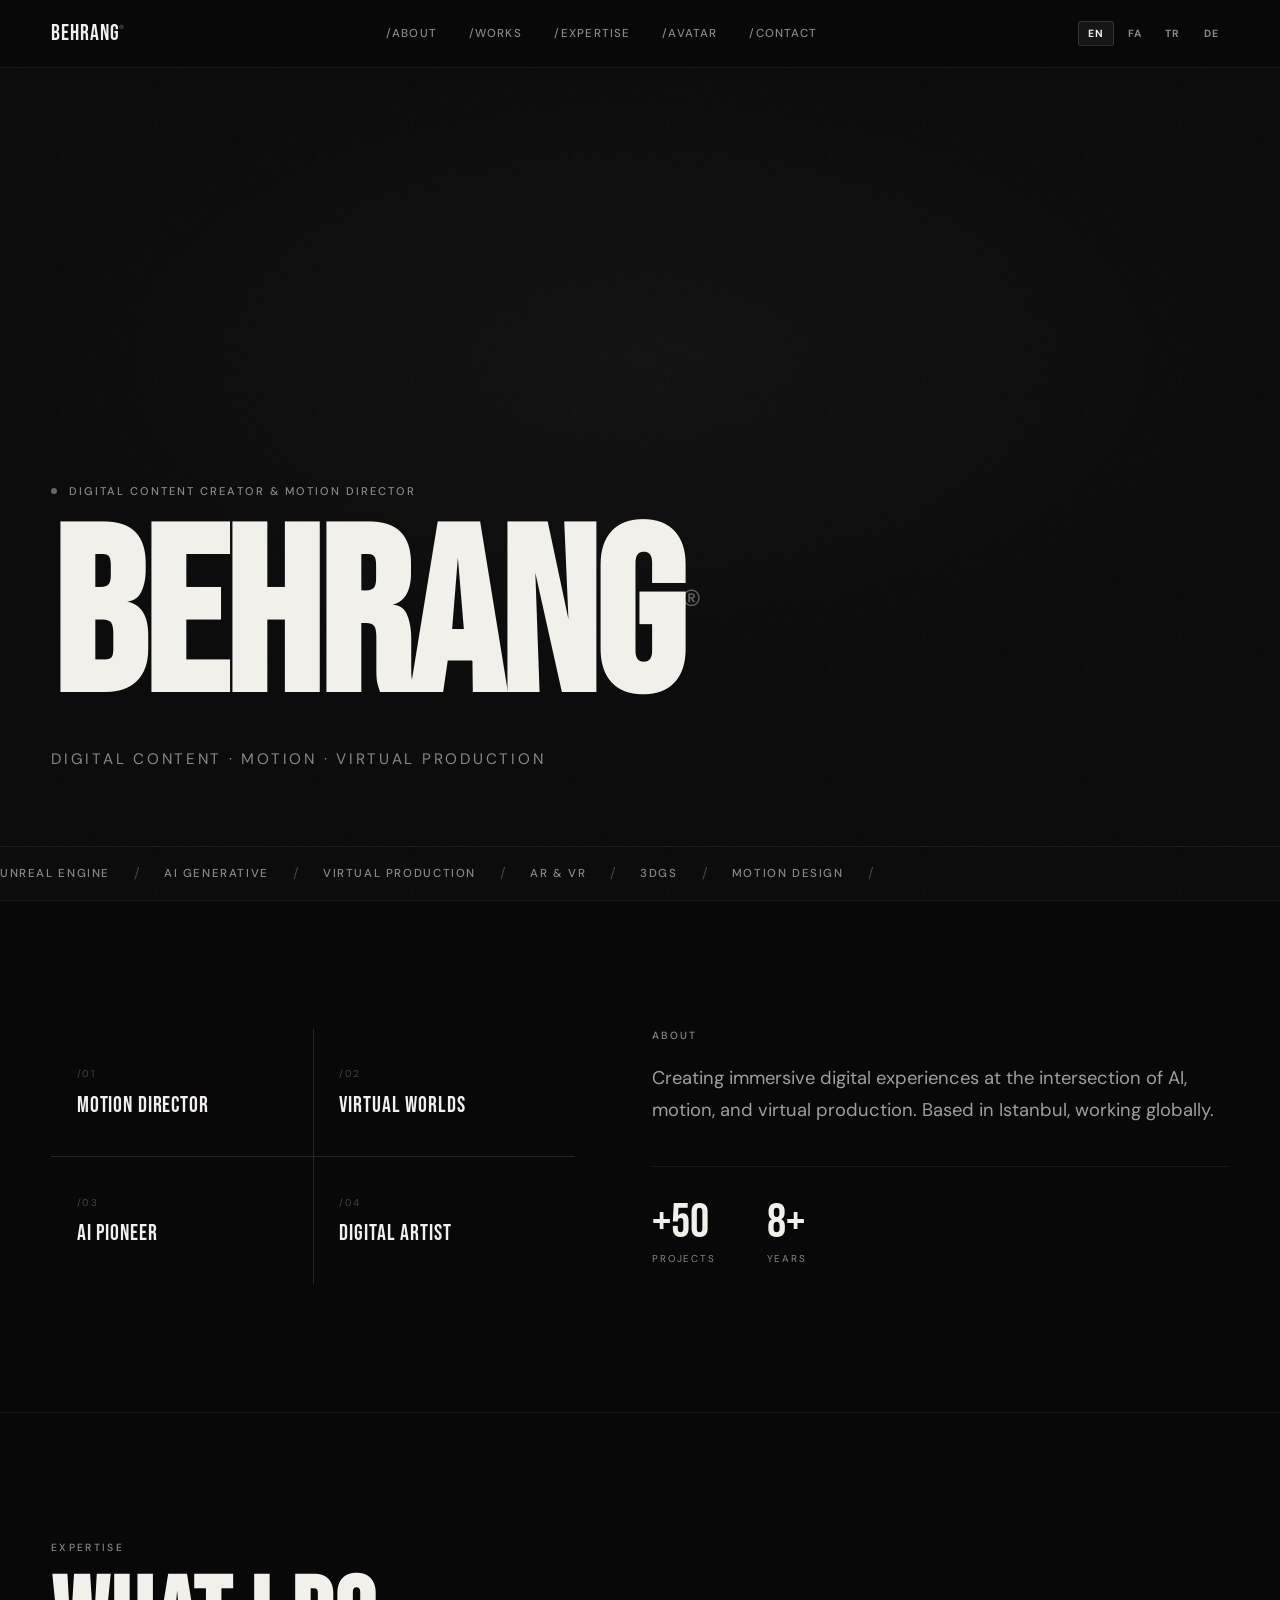
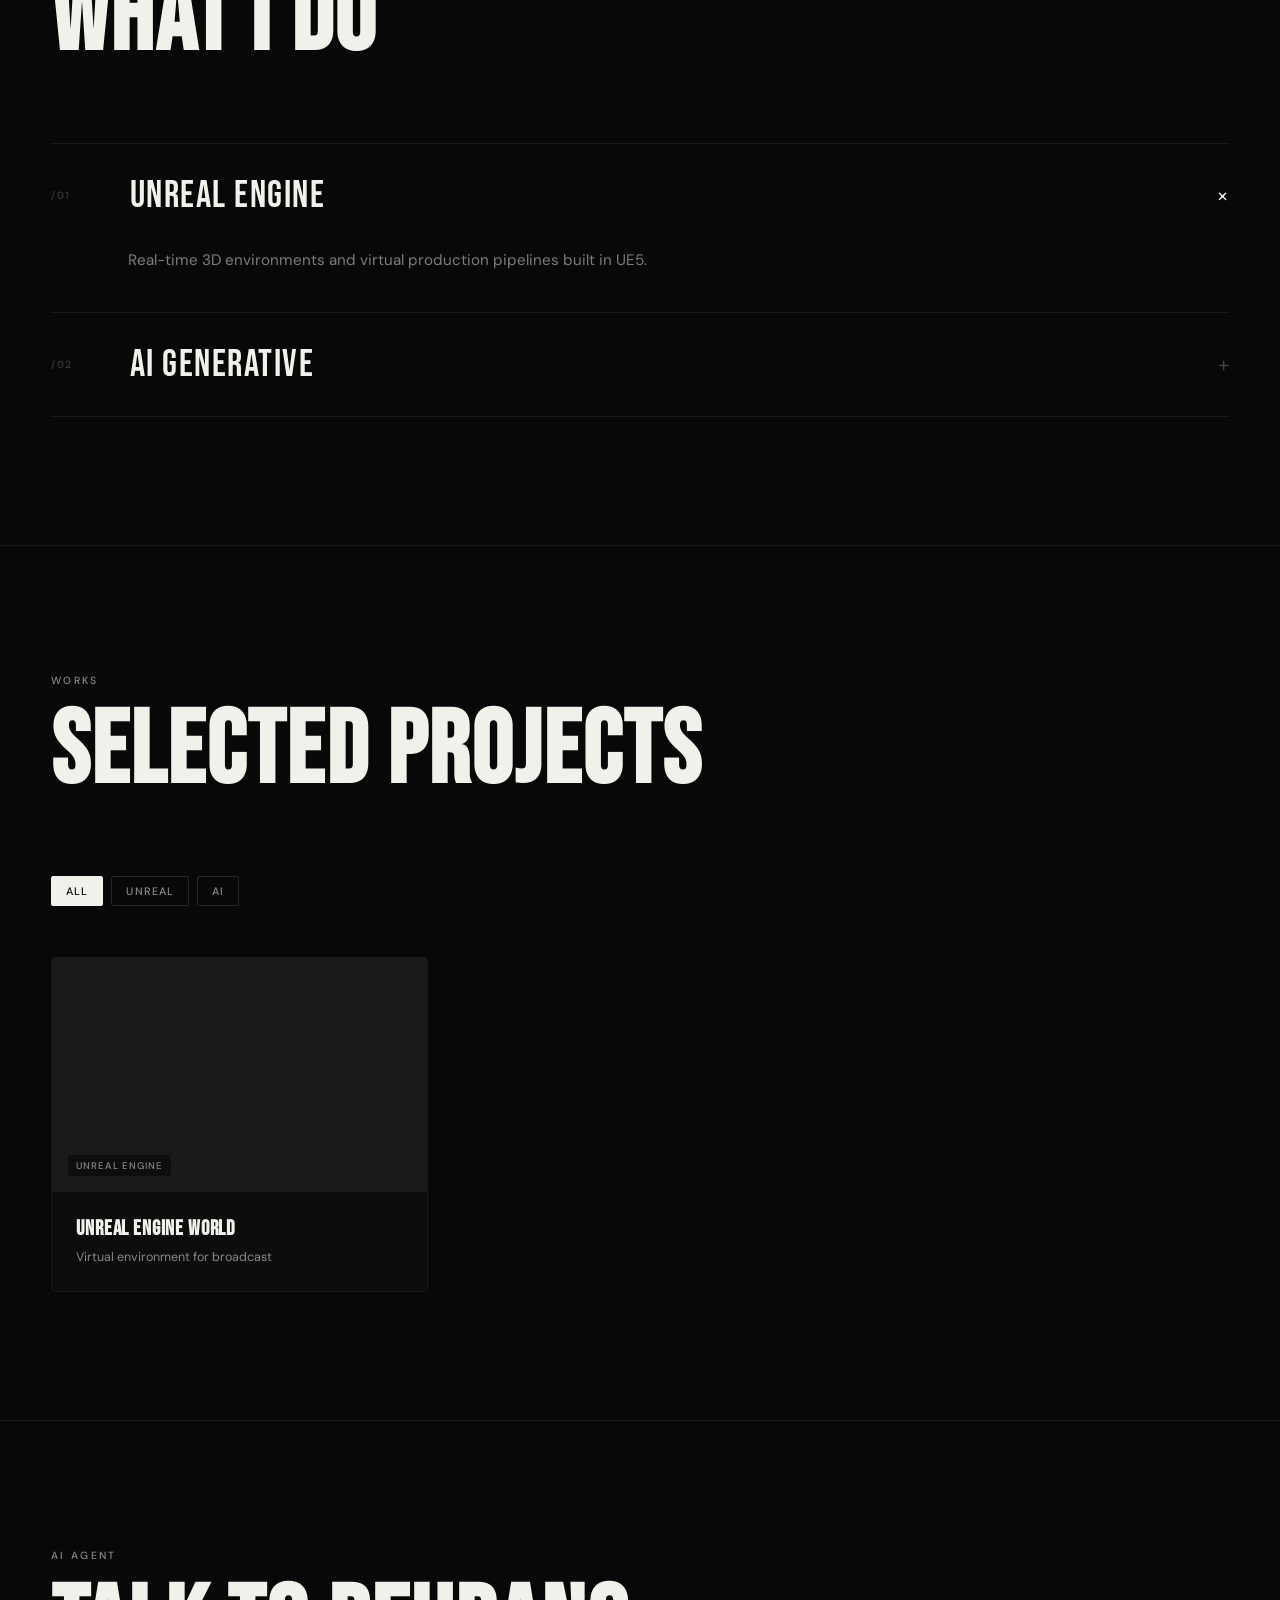
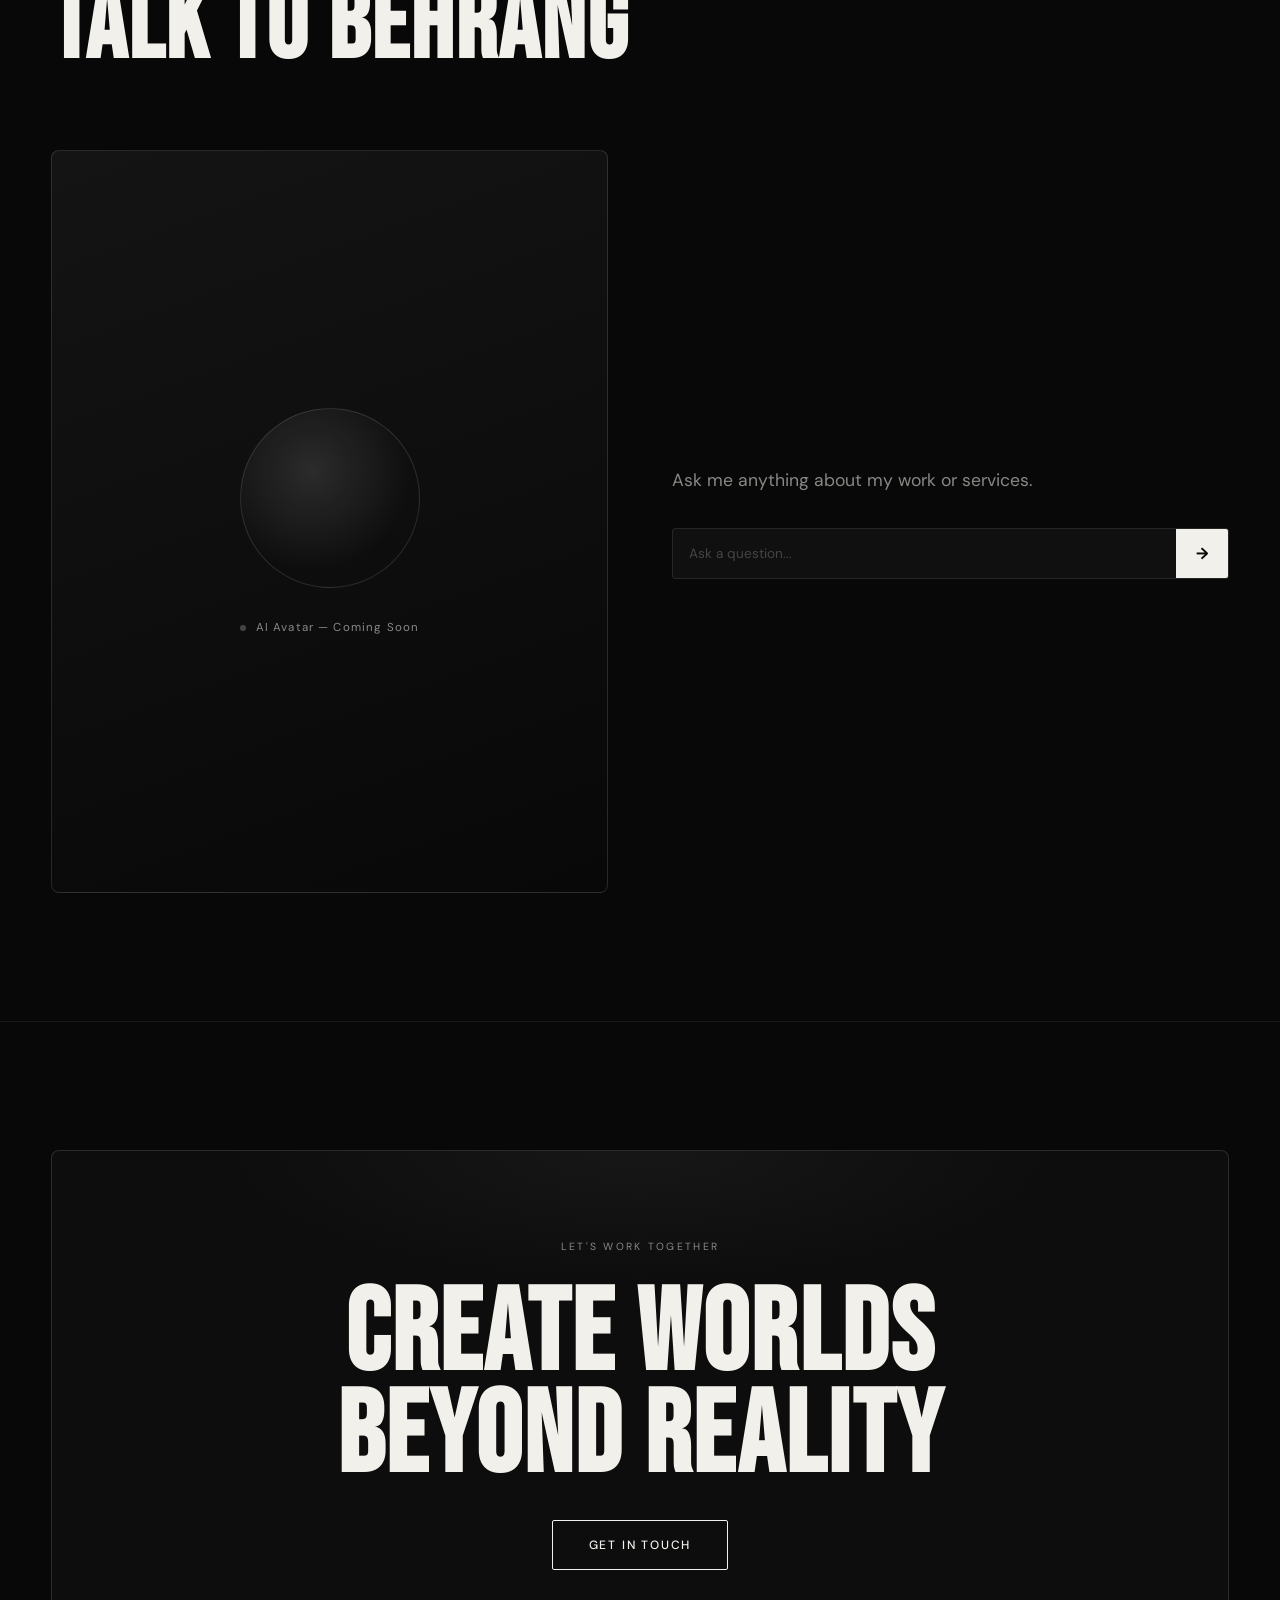
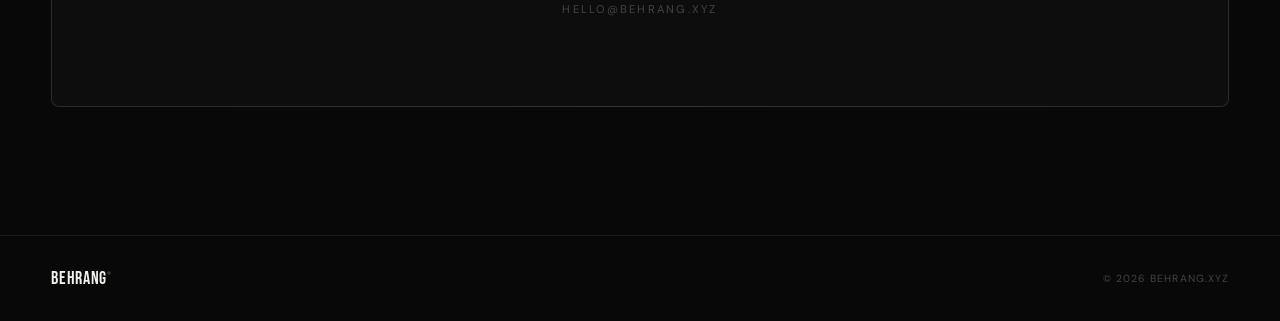
==== commit 8e8f6c38: "Update index.html" ====
--- a/index.html
+++ b/index.html
@@ -8,22 +8,21 @@
   <link rel="preconnect" href="https://fonts.gstatic.com" crossorigin>
   <link href="https://fonts.googleapis.com/css2?family=Vazirmatn:wght@300;400;500;700&family=Bebas+Neue&family=DM+Sans:ital,opsz,wght@0,9..40,300;0,9..40,400;0,9..40,500;1,9..40,300&display=swap" rel="stylesheet">
   <link rel="stylesheet" href="style.css" />
+
+  <script src="https://identity.netlify.com/v1/netlify-identity-widget.js"></script>
 </head>
 <body>
 
-  <!-- NAV -->
   <header class="nav" id="nav">
     <div class="nav-inner">
       <a href="#" class="nav-logo">BEHRANG<sup>®</sup></a>
-
       <nav class="nav-links">
-        <a href="#about" data-en="/ABOUT" data-fa="/درباره" data-tr="/HAKKINDA" data-de="/ÜBER">/ABOUT</a>
-        <a href="#works" data-en="/WORKS" data-fa="/آثار" data-tr="/ÇALIŞMALAR" data-de="/WERKE">/WORKS</a>
-        <a href="#expertise" data-en="/EXPERTISE" data-fa="/تخصص" data-tr="/UZMANLIK" data-de="/EXPERTISE">/EXPERTISE</a>
-        <a href="#avatar" data-en="/AVATAR" data-fa="/آواتار" data-tr="/AVATAR" data-de="/AVATAR">/AVATAR</a>
-        <a href="#contact" data-en="/CONTACT" data-fa="/تماس" data-tr="/İLETİŞİM" data-de="/KONTAKT">/CONTACT</a>
+        <a href="#about">/ABOUT</a>
+        <a href="#works">/WORKS</a>
+        <a href="#expertise">/EXPERTISE</a>
+        <a href="#avatar">/AVATAR</a>
+        <a href="#contact">/CONTACT</a>
       </nav>
-
       <div class="nav-right">
         <div class="lang-switcher">
           <button class="lang-btn active" data-lang="en">EN</button>
@@ -31,14 +30,13 @@
           <button class="lang-btn" data-lang="tr">TR</button>
           <button class="lang-btn" data-lang="de">DE</button>
         </div>
-        <button class="hamburger" aria-label="Menu" id="hamburger">
+        <button class="hamburger" id="hamburger">
           <span></span><span></span><span></span>
         </button>
       </div>
     </div>
   </header>
 
-  <!-- MOBILE MENU -->
   <div class="mobile-menu" id="mobileMenu">
     <a href="#about" onclick="closeMobile()">/ABOUT</a>
     <a href="#works" onclick="closeMobile()">/WORKS</a>
@@ -47,405 +45,123 @@
     <a href="#contact" onclick="closeMobile()">/CONTACT</a>
   </div>
 
-  <!-- HERO -->
   <section class="hero" id="hero">
     <div class="hero-bg">
       <div class="hero-grain"></div>
       <div class="hero-glow"></div>
     </div>
-
     <div class="hero-content">
       <div class="hero-eyebrow reveal">
         <span class="eyebrow-dot"></span>
-        <span data-en="Digital Content Creator & Motion Director" data-fa="تولیدکننده محتوای دیجیتال و کارگردان موشن" data-tr="Dijital İçerik Üreticisi & Motion Direktörü" data-de="Digitaler Content Creator & Motion Director">Digital Content Creator & Motion Director</span>
+        <span>Digital Content Creator & Motion Director</span>
       </div>
-
-      <h1 class="hero-title reveal">
-        <span class="title-line">BEHRANG</span><sup class="title-reg">®</sup>
-      </h1>
-
-      <p class="hero-sub reveal">
-        <span data-en="Digital Content" data-fa="محتوای دیجیتال" data-tr="Dijital İçerik" data-de="Digitaler Content">Digital Content</span>
-        <em>·</em>
-        <span data-en="Motion" data-fa="موشن" data-tr="Motion" data-de="Motion">Motion</span>
-        <em>·</em>
-        <span data-en="Virtual Production" data-fa="تولید مجازی" data-tr="Sanal Prodüksiyon" data-de="Virtuelle Produktion">Virtual Production</span>
-      </p>
+      <h1 class="hero-title reveal">BEHRANG<sup class="title-reg">®</sup></h1>
+      <p class="hero-sub reveal">Digital Content · Motion · Virtual Production</p>
     </div>
-
     <div class="hero-marquee-wrap">
       <div class="hero-marquee-track">
-        <span>Unreal Engine</span><em>/</em>
-        <span>AI Generative</span><em>/</em>
-        <span>Virtual Production</span><em>/</em>
-        <span>AR &amp; VR</span><em>/</em>
-        <span>3D Gaussian Splatting</span><em>/</em>
-        <span>Motion Design</span><em>/</em>
-        <span>Unreal Engine</span><em>/</em>
-        <span>AI Generative</span><em>/</em>
-        <span>Virtual Production</span><em>/</em>
-        <span>AR &amp; VR</span><em>/</em>
-        <span>3D Gaussian Splatting</span><em>/</em>
-        <span>Motion Design</span><em>/</em>
-      </div>
-    </div>
-
-    <div class="scroll-hint">
-      <div class="scroll-line"></div>
-      <span>SCROLL</span>
-    </div>
-  </section>
-
-  <!-- ABOUT -->
-  <section class="about section-pad" id="about">
-    <div class="container">
-      <div class="about-grid">
-
-        <div class="about-cards">
-          <div class="about-card reveal">
-            <span class="card-num">/01</span>
-            <span class="card-title" data-en="MOTION DIRECTOR" data-fa="کارگردان موشن" data-tr="MOTİON DİREKTÖRÜ" data-de="MOTION DIREKTOR">MOTION DIRECTOR</span>
-          </div>
-          <div class="about-card reveal">
-            <span class="card-num">/02</span>
-            <span class="card-title" data-en="VIRTUAL WORLDS" data-fa="دنیاهای مجازی" data-tr="SANAL DÜNYALAR" data-de="VIRTUELLE WELTEN">VIRTUAL WORLDS</span>
-          </div>
-          <div class="about-card reveal">
-            <span class="card-num">/03</span>
-            <span class="card-title" data-en="AI PIONEER" data-fa="پیشگام هوش مصنوعی" data-tr="YAPAY ZEKA ÖNCÜSÜ" data-de="KI PIONIER">AI PIONEER</span>
-          </div>
-          <div class="about-card reveal">
-            <span class="card-num">/04</span>
-            <span class="card-title" data-en="DIGITAL ARTIST" data-fa="هنرمند دیجیتال" data-tr="DİJİTAL SANATÇI" data-de="DIGITALER KÜNSTLER">DIGITAL ARTIST</span>
-          </div>
-        </div>
-
-        <div class="about-text">
-          <div class="section-label reveal">ABOUT</div>
-          <p class="about-bio reveal"
-            data-en="Creating immersive digital experiences at the intersection of AI, motion, and virtual production. Based in Istanbul, working globally with brands, studios, and directors."
-            data-fa="خلق تجربیات دیجیتال در تقاطع هوش مصنوعی، موشن و تولید مجازی. مستقر در استانبول، فعال در سطح بین‌المللی با برندها، استودیوها و کارگردانان."
-            data-tr="Yapay zeka, motion ve sanal prodüksiyonun kesişiminde etkileyici dijital deneyimler yaratıyorum. İstanbul merkezli, markalar ve stüdyolarla küresel ölçekte çalışıyorum."
-            data-de="Immersive digitale Erlebnisse an der Schnittstelle von KI, Motion und virtueller Produktion. In Istanbul ansässig, arbeite ich weltweit mit Marken, Studios und Regisseuren.">
-            Creating immersive digital experiences at the intersection of AI, motion, and virtual production. Based in Istanbul, working globally with brands, studios, and directors.
-          </p>
-
-          <div class="about-stats reveal">
-            <div class="stat">
-              <span class="stat-n">+50</span>
-              <span class="stat-l" data-en="Projects" data-fa="پروژه" data-tr="Proje" data-de="Projekte">Projects</span>
-            </div>
-            <div class="stat">
-              <span class="stat-n">8+</span>
-              <span class="stat-l" data-en="Years" data-fa="سال تجربه" data-tr="Yıl" data-de="Jahre">Years</span>
-            </div>
-            <div class="stat">
-              <span class="stat-n">4</span>
-              <span class="stat-l" data-en="Languages" data-fa="زبان" data-tr="Dil" data-de="Sprachen">Languages</span>
-            </div>
-            <div class="stat">
-              <span class="stat-n">6</span>
-              <span class="stat-l" data-en="Disciplines" data-fa="تخصص" data-tr="Disiplin" data-de="Disziplinen">Disciplines</span>
-            </div>
-          </div>
-        </div>
-
+        <span>Unreal Engine</span><em>/</em><span>AI Generative</span><em>/</em><span>Virtual Production</span><em>/</em><span>AR & VR</span><em>/</em><span>3DGS</span><em>/</em><span>Motion Design</span><em>/</em>
       </div>
     </div>
   </section>
 
-  <!-- EXPERTISE -->
-  <section class="expertise section-pad" id="expertise">
+  <section class="about section-pad" id="about">
     <div class="container">
-      <div class="section-head reveal">
-        <span class="section-label">EXPERTISE</span>
-        <h2 class="section-title" data-en="WHAT I DO" data-fa="تخصص‌ها" data-tr="NE YAPIYORUM" data-de="WAS ICH TUE">WHAT I DO</h2>
-      </div>
-
-      <div class="accordion">
-        <div class="acc-item reveal">
-          <button class="acc-trigger">
-            <div class="acc-left">
-              <span class="acc-num">/01</span>
-              <span class="acc-name" data-en="Unreal Engine" data-fa="آنریل انجین" data-tr="Unreal Engine" data-de="Unreal Engine">Unreal Engine</span>
-            </div>
-            <span class="acc-icon">+</span>
-          </button>
-          <div class="acc-body">
-            <p data-en="Real-time 3D environments, virtual production pipelines, nDisplay setups, and interactive experiences built in Unreal Engine 5 for film, broadcast and live events."
-               data-fa="محیط‌های سه‌بعدی real-time، پایپ‌لاین‌های تولید مجازی، تنظیمات nDisplay و تجربیات تعاملی در Unreal Engine 5 برای فیلم، پخش زنده و رویدادها."
-               data-tr="Unreal Engine 5 ile film, yayın ve canlı etkinlikler için gerçek zamanlı 3D ortamlar, sanal prodüksiyon ardışık düzenleri ve etkileşimli deneyimler."
-               data-de="Echtzeit-3D-Umgebungen, virtuelle Produktionspipelines, nDisplay-Setups und interaktive Erlebnisse in Unreal Engine 5 für Film, Broadcast und Live-Events.">
-              Real-time 3D environments, virtual production pipelines, nDisplay setups, and interactive experiences built in Unreal Engine 5 for film, broadcast and live events.
-            </p>
-          </div>
+      <div class="about-grid">
+        <div class="about-cards">
+          <div class="about-card reveal"><span class="card-num">/01</span><span class="card-title">MOTION DIRECTOR</span></div>
+          <div class="about-card reveal"><span class="card-num">/02</span><span class="card-title">VIRTUAL WORLDS</span></div>
+          <div class="about-card reveal"><span class="card-num">/03</span><span class="card-title">AI PIONEER</span></div>
+          <div class="about-card reveal"><span class="card-num">/04</span><span class="card-title">DIGITAL ARTIST</span></div>
         </div>
-
-        <div class="acc-item reveal">
-          <button class="acc-trigger">
-            <div class="acc-left">
-              <span class="acc-num">/02</span>
-              <span class="acc-name" data-en="AI Generative" data-fa="هوش مصنوعی مولد" data-tr="Üretken Yapay Zeka" data-de="Generative KI">AI Generative</span>
-            </div>
-            <span class="acc-icon">+</span>
-          </button>
-          <div class="acc-body">
-            <p data-en="Sora, Runway, ComfyUI, and Stable Diffusion workflows for AI-driven motion content, visual storytelling and automated production pipelines."
-               data-fa="워크플로우های Sora، Runway، ComfyUI و Stable Diffusion برای محتوای موشن هوش مصنوعی و پایپ‌لاین‌های تولید خودکار."
-               data-tr="Sora, Runway, ComfyUI ve Stable Diffusion iş akışları ile AI destekli motion içeriği ve otomatik prodüksiyon süreçleri."
-               data-de="Sora, Runway, ComfyUI und Stable Diffusion Workflows für KI-getriebene Motion-Inhalte und automatisierte Produktionspipelines.">
-              Sora, Runway, ComfyUI, and Stable Diffusion workflows for AI-driven motion content, visual storytelling and automated production pipelines.
-            </p>
-          </div>
-        </div>
-
-        <div class="acc-item reveal">
-          <button class="acc-trigger">
-            <div class="acc-left">
-              <span class="acc-num">/03</span>
-              <span class="acc-name" data-en="Virtual Production" data-fa="تولید مجازی" data-tr="Sanal Prodüksiyon" data-de="Virtuelle Produktion">Virtual Production</span>
-            </div>
-            <span class="acc-icon">+</span>
-          </button>
-          <div class="acc-body">
-            <p data-en="LED wall stages, real-time compositing, camera tracking, and full virtual studio pipelines for film and broadcast."
-               data-fa="استیج‌های LED Wall، کامپوزیتینگ real-time، ردیابی دوربین و پایپ‌لاین‌های کامل استودیو مجازی برای فیلم و پخش."
-               data-tr="LED duvar sahneleri, gerçek zamanlı kompozisyon, kamera takibi ve film ve yayın için tam sanal stüdyo ardışık düzenleri."
-               data-de="LED-Wall-Bühnen, Echtzeit-Compositing, Kamera-Tracking und vollständige virtuelle Studiopipelines für Film und Broadcast.">
-              LED wall stages, real-time compositing, camera tracking, and full virtual studio pipelines for film and broadcast.
-            </p>
-          </div>
-        </div>
-
-        <div class="acc-item reveal">
-          <button class="acc-trigger">
-            <div class="acc-left">
-              <span class="acc-num">/04</span>
-              <span class="acc-name" data-en="AR / VR" data-fa="واقعیت افزوده / مجازی" data-tr="AR / VR" data-de="AR / VR">AR / VR</span>
-            </div>
-            <span class="acc-icon">+</span>
-          </button>
-          <div class="acc-body">
-            <p data-en="Meta Quest, WebXR and HoloLens experiences for immersive storytelling, brand activations and interactive installations."
-               data-fa="تجربیات Meta Quest، WebXR و HoloLens برای داستان‌سرایی immersive، فعال‌سازی برندها و نصب‌های تعاملی."
-               data-tr="Sürükleyici hikaye anlatımı ve marka aktivasyonları için Meta Quest, WebXR ve HoloLens deneyimleri."
-               data-de="Meta Quest, WebXR und HoloLens Erlebnisse für immersives Storytelling, Markenaktivierungen und interaktive Installationen.">
-              Meta Quest, WebXR and HoloLens experiences for immersive storytelling, brand activations and interactive installations.
-            </p>
-          </div>
-        </div>
-
-        <div class="acc-item reveal">
-          <button class="acc-trigger">
-            <div class="acc-left">
-              <span class="acc-num">/05</span>
-              <span class="acc-name" data-en="3D Gaussian Splatting" data-fa="اسپلتینگ گاوسی سه‌بعدی" data-tr="3D Gaussian Splatting" data-de="3D Gaussian Splatting">3D Gaussian Splatting</span>
-            </div>
-            <span class="acc-icon">+</span>
-          </button>
-          <div class="acc-body">
-            <p data-en="NeRF, 3DGS and photogrammetry pipelines for ultra-realistic digital twins, spatial capture and web-embedded 3D experiences."
-               data-fa="پایپ‌لاین‌های NeRF، 3DGS و فتوگرامتری برای دوقلوهای دیجیتال فوق‌واقعی و تجربیات سه‌بعدی embedded در وب."
-               data-tr="Ultra gerçekçi dijital ikizler ve web gömülü 3D deneyimler için NeRF, 3DGS ve fotogrametri ardışık düzenleri."
-               data-de="NeRF, 3DGS und Photogrammetrie-Pipelines für ultra-realistische digitale Zwillinge und web-eingebettete 3D-Erlebnisse.">
-              NeRF, 3DGS and photogrammetry pipelines for ultra-realistic digital twins, spatial capture and web-embedded 3D experiences.
-            </p>
-          </div>
-        </div>
-
-        <div class="acc-item reveal">
-          <button class="acc-trigger">
-            <div class="acc-left">
-              <span class="acc-num">/06</span>
-              <span class="acc-name" data-en="Motion Design" data-fa="موشن دیزاین" data-tr="Motion Tasarım" data-de="Motion Design">Motion Design</span>
-            </div>
-            <span class="acc-icon">+</span>
-          </button>
-          <div class="acc-body">
-            <p data-en="After Effects, Cinema 4D and Houdini for broadcast motion graphics, title sequences, VFX and brand film production."
-               data-fa="After Effects، Cinema 4D و Houdini برای موشن گرافیک broadcast، سکانس‌های عنوان، جلوه‌های بصری و تولید فیلم برند."
-               data-tr="Yayın motion grafikleri, başlık sekansları ve marka filmi prodüksiyonu için After Effects, Cinema 4D ve Houdini."
-               data-de="After Effects, Cinema 4D und Houdini für Broadcast-Motion-Graphics, Titelsequenzen, VFX und Markenfimproduktion.">
-              After Effects, Cinema 4D and Houdini for broadcast motion graphics, title sequences, VFX and brand film production.
-            </p>
+        <div class="about-text">
+          <div class="section-label reveal">ABOUT</div>
+          <p class="about-bio reveal">Creating immersive digital experiences at the intersection of AI, motion, and virtual production. Based in Istanbul, working globally.</p>
+          <div class="about-stats reveal">
+            <div class="stat"><span class="stat-n">+50</span><span class="stat-l">Projects</span></div>
+            <div class="stat"><span class="stat-n">8+</span><span class="stat-l">Years</span></div>
           </div>
         </div>
       </div>
     </div>
   </section>
 
-  <!-- WORKS -->
+  <section class="expertise section-pad" id="expertise">
+    <div class="container">
+      <div class="section-head reveal"><span class="section-label">EXPERTISE</span><h2 class="section-title">WHAT I DO</h2></div>
+      <div class="accordion">
+        <div class="acc-item reveal">
+          <button class="acc-trigger"><div class="acc-left"><span class="acc-num">/01</span><span class="acc-name">Unreal Engine</span></div><span class="acc-icon">+</span></button>
+          <div class="acc-body"><p>Real-time 3D environments and virtual production pipelines built in UE5.</p></div>
+        </div>
+        <div class="acc-item reveal">
+          <button class="acc-trigger"><div class="acc-left"><span class="acc-num">/02</span><span class="acc-name">AI Generative</span></div><span class="acc-icon">+</span></button>
+          <div class="acc-body"><p>Sora, Runway, and ComfyUI workflows for AI-driven motion content.</p></div>
+        </div>
+      </div>
+    </div>
+  </section>
+
   <section class="works section-pad" id="works">
     <div class="container">
-      <div class="section-head reveal">
-        <span class="section-label">WORKS</span>
-        <h2 class="section-title" data-en="SELECTED PROJECTS" data-fa="پروژه‌های منتخب" data-tr="SEÇİLMİŞ PROJELER" data-de="AUSGEWÄHLTE PROJEKTE">SELECTED PROJECTS</h2>
+      <div class="section-head reveal"><span class="section-label">WORKS</span><h2 class="section-title">SELECTED PROJECTS</h2></div>
+      <div class="works-filter reveal">
+        <button class="filter-btn active" data-filter="all">ALL</button>
+        <button class="filter-btn" data-filter="unreal">UNREAL</button>
+        <button class="filter-btn" data-filter="ai">AI</button>
       </div>
-
-      <div class="works-filter reveal">
-        <button class="filter-btn active" data-filter="all" data-en="ALL" data-fa="همه" data-tr="TÜMÜ" data-de="ALLE">ALL</button>
-        <button class="filter-btn" data-filter="unreal" data-en="UNREAL" data-fa="آنریل" data-tr="UNREAL" data-de="UNREAL">UNREAL</button>
-        <button class="filter-btn" data-filter="ai" data-en="AI" data-fa="هوش مصنوعی" data-tr="YZ" data-de="KI">AI</button>
-        <button class="filter-btn" data-filter="vp" data-en="VIRTUAL PROD." data-fa="تولید مجازی" data-tr="SANAL PROD." data-de="VIRT. PROD.">VIRTUAL PROD.</button>
-        <button class="filter-btn" data-filter="arvr" data-en="AR/VR" data-fa="AR/VR" data-tr="AR/VR" data-de="AR/VR">AR/VR</button>
-        <button class="filter-btn" data-filter="3dgs" data-en="3DGS" data-fa="3DGS" data-tr="3DGS" data-de="3DGS">3DGS</button>
-      </div>
-
       <div class="works-grid">
         <a href="#" class="work-card reveal" data-category="unreal">
-          <div class="work-thumb">
-            <div class="work-thumb-bg" style="background:linear-gradient(135deg,#1a1a1a,#0d0d0d)">
-              <span class="work-cat-badge">Unreal Engine</span>
-            </div>
-          </div>
-          <div class="work-info">
-            <h3 data-en="Unreal Engine World" data-fa="دنیای آنریل انجین" data-tr="Unreal Engine Dünyası" data-de="Unreal Engine Welt">Unreal Engine World</h3>
-            <p data-en="Real-time virtual environment for broadcast" data-fa="محیط مجازی real-time برای پخش" data-tr="Yayın için gerçek zamanlı sanal ortam" data-de="Echtzeit-virtuelle Umgebung für Broadcast">Real-time virtual environment for broadcast</p>
-          </div>
-        </a>
-
-        <a href="#" class="work-card reveal" data-category="ai">
-          <div class="work-thumb">
-            <div class="work-thumb-bg" style="background:linear-gradient(135deg,#111,#1a1a1a)">
-              <span class="work-cat-badge">AI Generative</span>
-            </div>
-          </div>
-          <div class="work-info">
-            <h3 data-en="AI Visual System" data-fa="سیستم بصری هوش مصنوعی" data-tr="YZ Görsel Sistemi" data-de="KI Visuelles System">AI Visual System</h3>
-            <p data-en="Generative motion content pipeline" data-fa="پایپ‌لاین محتوای موشن مولد" data-tr="Üretken motion içerik ardışık düzeni" data-de="Generative Motion-Content-Pipeline">Generative motion content pipeline</p>
-          </div>
-        </a>
-
-        <a href="#" class="work-card reveal" data-category="vp">
-          <div class="work-thumb">
-            <div class="work-thumb-bg" style="background:linear-gradient(135deg,#161616,#0a0a0a)">
-              <span class="work-cat-badge">Virtual Production</span>
-            </div>
-          </div>
-          <div class="work-info">
-            <h3 data-en="Virtual Studio" data-fa="استودیو مجازی" data-tr="Sanal Stüdyo" data-de="Virtuelles Studio">Virtual Studio</h3>
-            <p data-en="LED wall virtual production setup" data-fa="تنظیم تولید مجازی LED Wall" data-tr="LED duvar sanal prodüksiyon kurulumu" data-de="LED-Wall virtuelle Produktionseinrichtung">LED wall virtual production setup</p>
-          </div>
-        </a>
-
-        <a href="#" class="work-card reveal" data-category="3dgs">
-          <div class="work-thumb">
-            <div class="work-thumb-bg" style="background:linear-gradient(135deg,#131313,#1c1c1c)">
-              <span class="work-cat-badge">3DGS</span>
-            </div>
-          </div>
-          <div class="work-info">
-            <h3 data-en="3DGS Scan" data-fa="اسکن 3DGS" data-tr="3DGS Tarama" data-de="3DGS Scan">3DGS Scan</h3>
-            <p data-en="Photogrammetry & Gaussian splatting" data-fa="فتوگرامتری و اسپلتینگ گاوسی" data-tr="Fotogrametri ve Gaussian splatting" data-de="Photogrammetrie & Gaussian Splatting">Photogrammetry & Gaussian splatting</p>
-          </div>
-        </a>
-
-        <a href="#" class="work-card reveal" data-category="arvr">
-          <div class="work-thumb">
-            <div class="work-thumb-bg" style="background:linear-gradient(135deg,#0f0f0f,#181818)">
-              <span class="work-cat-badge">AR / VR</span>
-            </div>
-          </div>
-          <div class="work-info">
-            <h3 data-en="Immersive Experience" data-fa="تجربه immersive" data-tr="Sürükleyici Deneyim" data-de="Immersives Erlebnis">Immersive Experience</h3>
-            <p data-en="WebXR interactive installation" data-fa="نصب تعاملی WebXR" data-tr="WebXR etkileşimli kurulum" data-de="WebXR interaktive Installation">WebXR interactive installation</p>
-          </div>
-        </a>
-
-        <a href="#" class="work-card reveal" data-category="ai">
-          <div class="work-thumb">
-            <div class="work-thumb-bg" style="background:linear-gradient(135deg,#141414,#0c0c0c)">
-              <span class="work-cat-badge">Motion Design</span>
-            </div>
-          </div>
-          <div class="work-info">
-            <h3 data-en="Brand Film" data-fa="فیلم برند" data-tr="Marka Filmi" data-de="Markenfilm">Brand Film</h3>
-            <p data-en="Broadcast motion graphics & VFX" data-fa="موشن گرافیک broadcast و جلوه بصری" data-tr="Yayın motion grafikleri ve VFX" data-de="Broadcast Motion-Graphics & VFX">Broadcast motion graphics & VFX</p>
-          </div>
+          <div class="work-thumb"><div class="work-thumb-bg" style="background:#1a1a1a"><span class="work-cat-badge">Unreal Engine</span></div></div>
+          <div class="work-info"><h3>Unreal Engine World</h3><p>Virtual environment for broadcast</p></div>
         </a>
       </div>
     </div>
   </section>
 
-  <!-- AI AVATAR -->
   <section class="avatar-section section-pad" id="avatar">
     <div class="container">
-      <div class="section-head reveal">
-        <span class="section-label">AI AGENT</span>
-        <h2 class="section-title" data-en="TALK TO BEHRANG" data-fa="با بهرنگ صحبت کن" data-tr="BEHRANG İLE KONUŞ" data-de="MIT BEHRANG SPRECHEN">TALK TO BEHRANG</h2>
-      </div>
-
+      <div class="section-head reveal"><span class="section-label">AI AGENT</span><h2 class="section-title">TALK TO BEHRANG</h2></div>
       <div class="avatar-grid reveal">
-        <div class="avatar-visual">
-          <div class="avatar-frame">
-            <!-- 3DGS / Avatar embed alanı -->
-            <div class="avatar-placeholder">
-              <div class="avatar-orb"></div>
-              <span class="avatar-status">
-                <span class="status-dot"></span>
-                <span data-en="AI Avatar — Coming Soon" data-fa="آواتار هوش مصنوعی — به زودی" data-tr="Yapay Zeka Avatarı — Yakında" data-de="KI Avatar — Demnächst">AI Avatar — Coming Soon</span>
-              </span>
-            </div>
-            <!-- وقتی آماده شد iframe اینجا قرار می‌گیرد -->
-            <!--
-            <iframe
-              src="YOUR_HEYGEN_AVATAR_URL"
-              title="BEHRANG AI Avatar"
-              allow="fullscreen; microphone; camera"
-              loading="lazy">
-            </iframe>
-            -->
-          </div>
-        </div>
-
+        <div class="avatar-visual"><div class="avatar-frame"><div class="avatar-placeholder"><div class="avatar-orb"></div><span class="avatar-status"><span class="status-dot"></span><span>AI Avatar — Coming Soon</span></span></div></div></div>
         <div class="avatar-chat">
-          <p class="avatar-desc" data-en="Ask me anything about my work, services, or how we can collaborate." data-fa="درباره کارم، خدماتم یا نحوه همکاری هر سوالی داری بپرس." data-tr="Çalışmalarım, hizmetlerim veya nasıl işbirliği yapabileceğimiz hakkında her şeyi sorabilirsiniz." data-de="Fragen Sie mich alles über meine Arbeit, Dienstleistungen oder wie wir zusammenarbeiten können.">Ask me anything about my work, services, or how we can collaborate.</p>
-
-          <div class="quick-prompts">
-            <button class="prompt-btn" data-en="What services do you offer?" data-fa="چه خدماتی ارائه می‌دهید؟" data-tr="Hangi hizmetleri sunuyorsunuz?" data-de="Welche Leistungen bieten Sie an?">What services do you offer?</button>
-            <button class="prompt-btn" data-en="Show me your Unreal projects" data-fa="پروژه‌های Unreal را نشان بده" data-tr="Unreal projelerinizi gösterin" data-de="Zeigen Sie mir Ihre Unreal-Projekte">Show me your Unreal projects</button>
-            <button class="prompt-btn" data-en="How can we work together?" data-fa="چطور می‌توانیم همکاری کنیم؟" data-tr="Nasıl birlikte çalışabiliriz?" data-de="Wie können wir zusammenarbeiten?">How can we work together?</button>
-            <button class="prompt-btn" data-en="What is 3D Gaussian Splatting?" data-fa="3DGS چیست؟" data-tr="3D Gaussian Splatting nedir?" data-de="Was ist 3D Gaussian Splatting?">What is 3D Gaussian Splatting?</button>
-          </div>
-
-          <div class="chat-input-wrap">
-            <input type="text" class="chat-input" id="chatInput" placeholder="Ask a question..." />
-            <button class="chat-send" id="chatSend">→</button>
-          </div>
+          <p class="avatar-desc">Ask me anything about my work or services.</p>
+          <div class="chat-input-wrap"><input type="text" class="chat-input" id="chatInput" placeholder="Ask a question..." /><button class="chat-send" id="chatSend">→</button></div>
         </div>
       </div>
     </div>
   </section>
 
-  <!-- CTA -->
   <section class="cta-section section-pad" id="contact">
     <div class="container">
       <div class="cta-box reveal">
         <div class="cta-label">LET'S WORK TOGETHER</div>
-        <h2 class="cta-title" data-en="CREATE WORLDS BEYOND REALITY" data-fa="خلق دنیاهایی فراتر از واقعیت" data-tr="GERÇEĞİN ÖTESİNDE DÜNYALAR YARAT" data-de="WELTEN JENSEITS DER REALITÄT ERSCHAFFEN">CREATE WORLDS<br>BEYOND REALITY</h2>
-        <p class="cta-sub" data-en="Available for Virtual Production, AI Content, AR/VR and Motion Design projects." data-fa="برای پروژه‌های تولید مجازی، محتوای هوش مصنوعی، AR/VR و موشن دیزاین در دسترس هستم." data-tr="Sanal Prodüksiyon, AI İçerik, AR/VR ve Motion Tasarım projeleri için müsaitim." data-de="Verfügbar für Virtual Production, AI Content, AR/VR und Motion Design Projekte.">Available for Virtual Production, AI Content, AR/VR and Motion Design projects.</p>
-        <a href="mailto:hello@behrang.xyz" class="cta-btn">
-          <span data-en="GET IN TOUCH" data-fa="تماس بگیرید" data-tr="İLETİŞİME GEÇİN" data-de="KONTAKT AUFNEHMEN">GET IN TOUCH</span>
-        </a>
+        <h2 class="cta-title">CREATE WORLDS<br>BEYOND REALITY</h2>
+        <a href="mailto:hello@behrang.xyz" class="cta-btn">GET IN TOUCH</a>
         <div class="cta-email">HELLO@BEHRANG.XYZ</div>
       </div>
     </div>
   </section>
 
-  <!-- FOOTER -->
   <footer class="footer">
     <div class="container footer-inner">
       <div class="footer-logo">BEHRANG<sup>®</sup></div>
-      <div class="footer-links">
-        <a href="#about">About</a>
-        <a href="#works">Works</a>
-        <a href="#expertise">Expertise</a>
-        <a href="mailto:hello@behrang.xyz">Contact</a>
-      </div>
-      <div class="footer-copy">© 2025 BEHRANG.XYZ</div>
+      <div class="footer-copy">© 2026 BEHRANG.XYZ</div>
     </div>
   </footer>
 
   <script src="script.js"></script>
+
+  <script>
+    if (window.netlifyIdentity) {
+      window.netlifyIdentity.on("init", user => {
+        if (!user) {
+          window.netlifyIdentity.on("login", () => {
+            document.location.href = "/admin/";
+          });
+        }
+      });
+    }
+  </script>
 </body>
 </html>
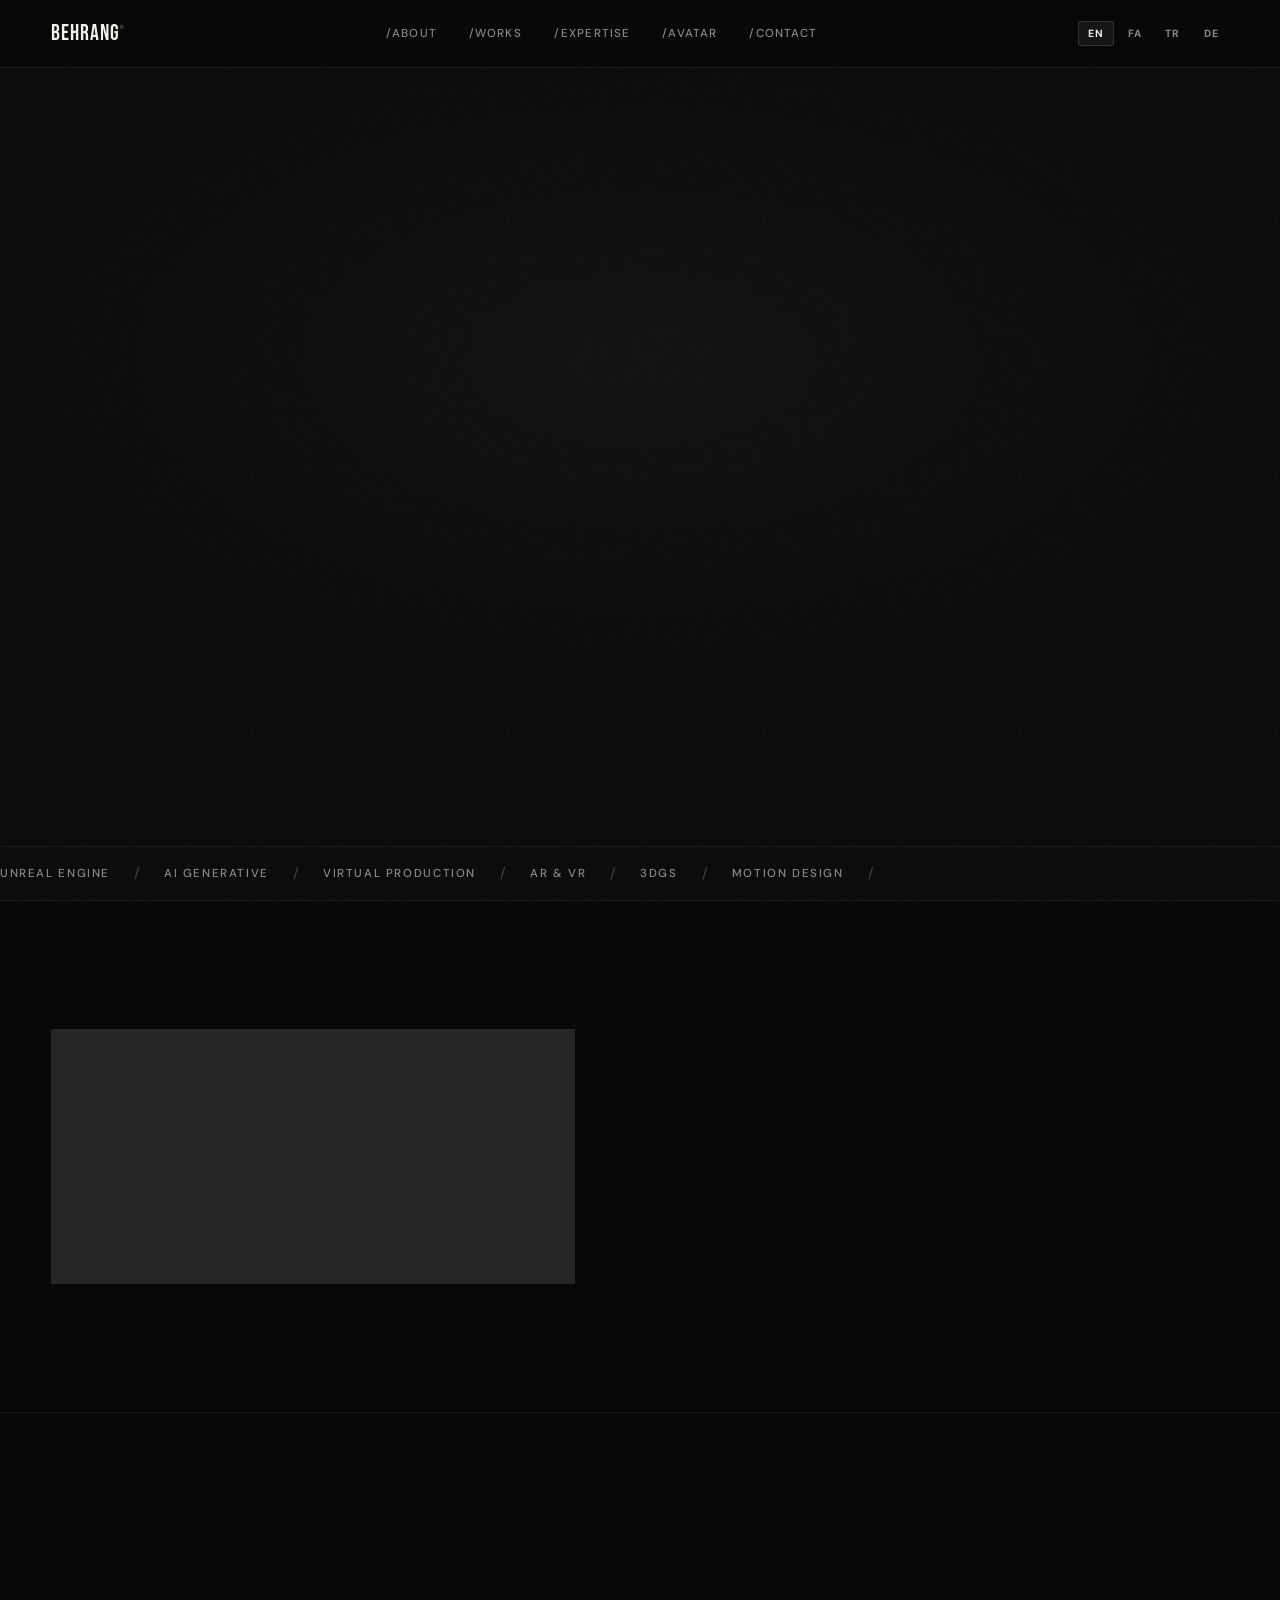
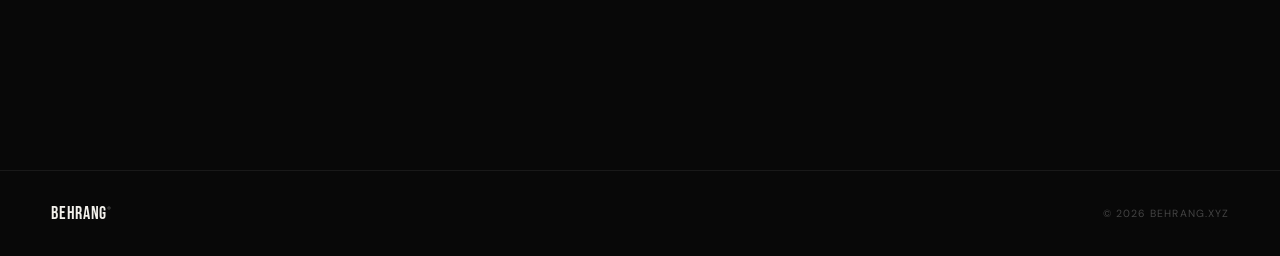
==== commit f795ac9e: "Update index.html" ====
--- a/index.html
+++ b/index.html
@@ -149,19 +149,25 @@
       <div class="footer-copy">© 2026 BEHRANG.XYZ</div>
     </div>
   </footer>
+<script>
+  if (window.netlifyIdentity) {
+    // اجبار مرورگر به پیدا کردن تنظیمات در آدرس نتلیفای شما
+    window.netlifyIdentity.on("init", user => {
+      if (!user) {
+        window.netlifyIdentity.on("login", () => {
+          document.location.href = "/admin/";
+        });
+      }
+    });
+  }
 
-  <script src="script.js"></script>
-
-  <script>
+  // این بخش برای پروژه‌های خارج از نتلیفای حیاتی است
+  document.addEventListener('DOMContentLoaded', () => {
+    const loginButton = document.querySelector('.login-btn'); // یا هر دکمه ورودی که دارید
     if (window.netlifyIdentity) {
-      window.netlifyIdentity.on("init", user => {
-        if (!user) {
-          window.netlifyIdentity.on("login", () => {
-            document.location.href = "/admin/";
-          });
-        }
-      });
+      window.netlifyIdentity.setLocale('en');
     }
-  </script>
+  });
+</script>
 </body>
 </html>
